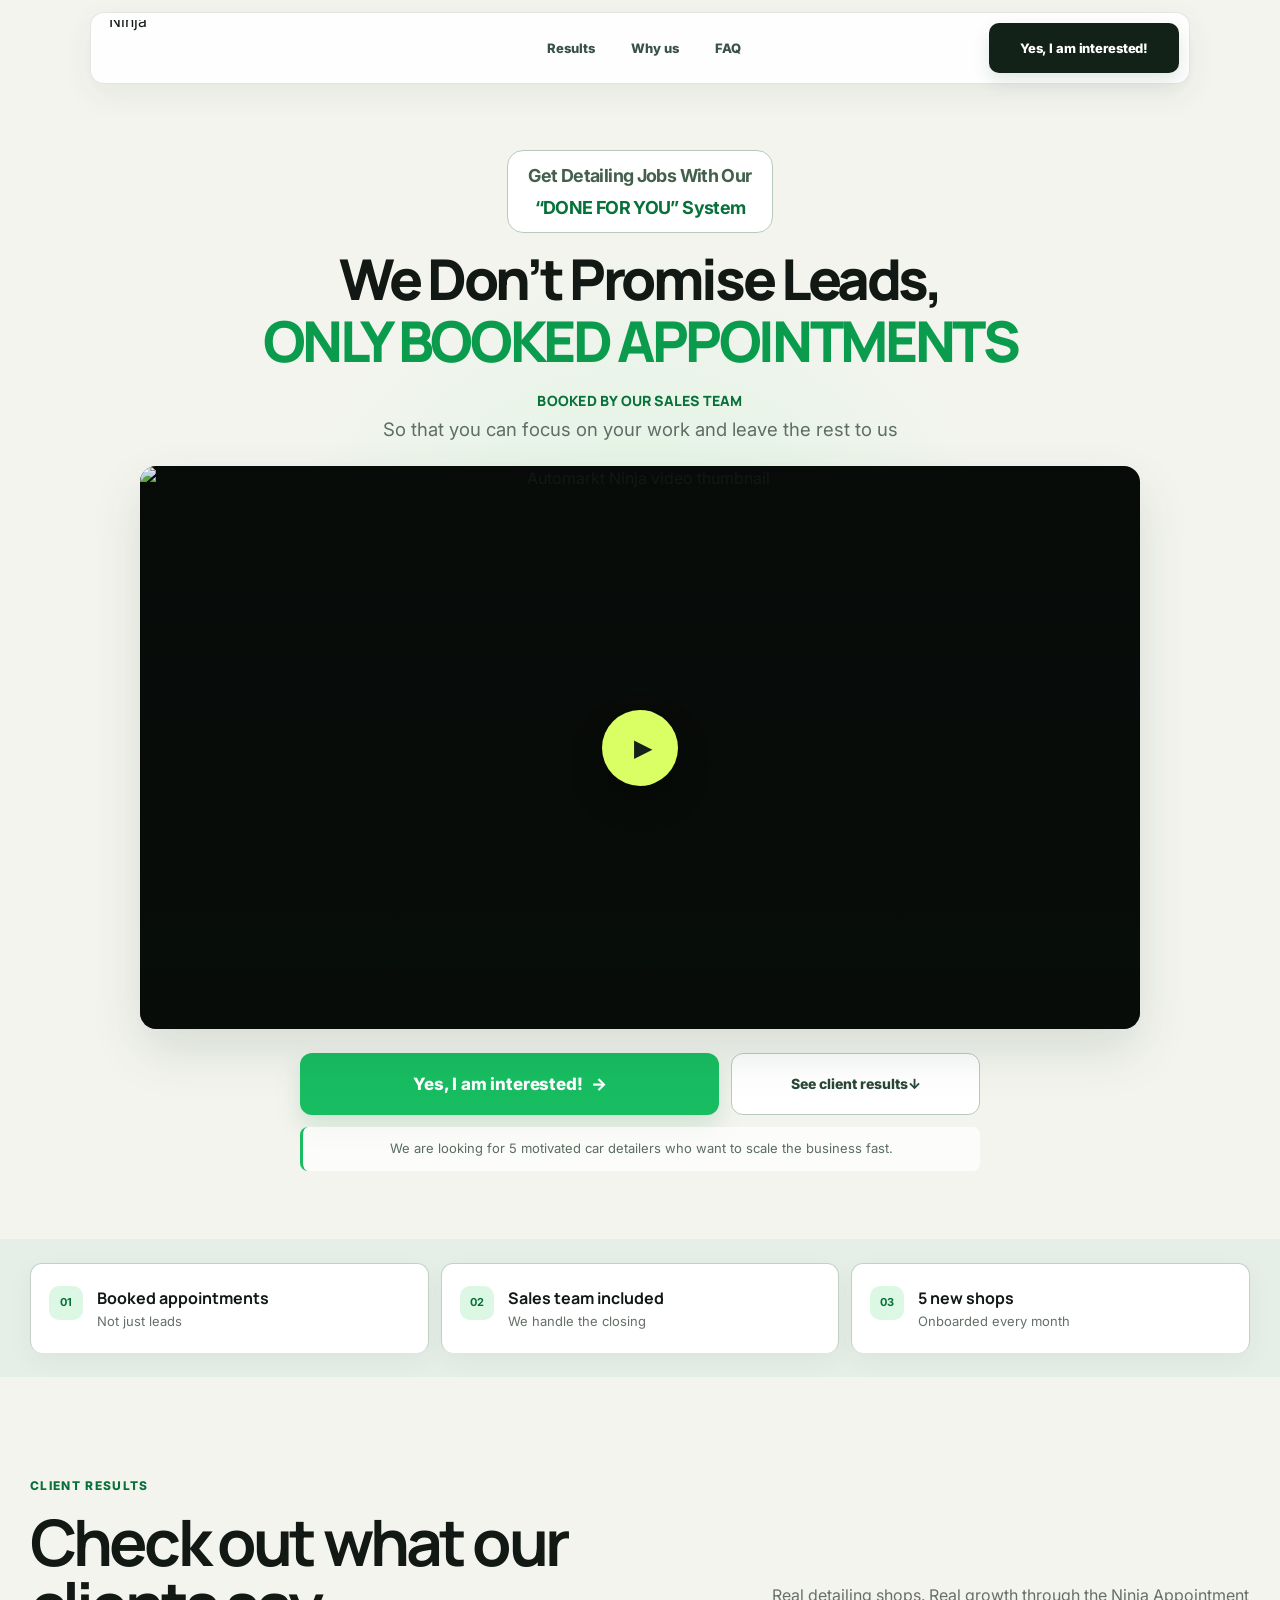
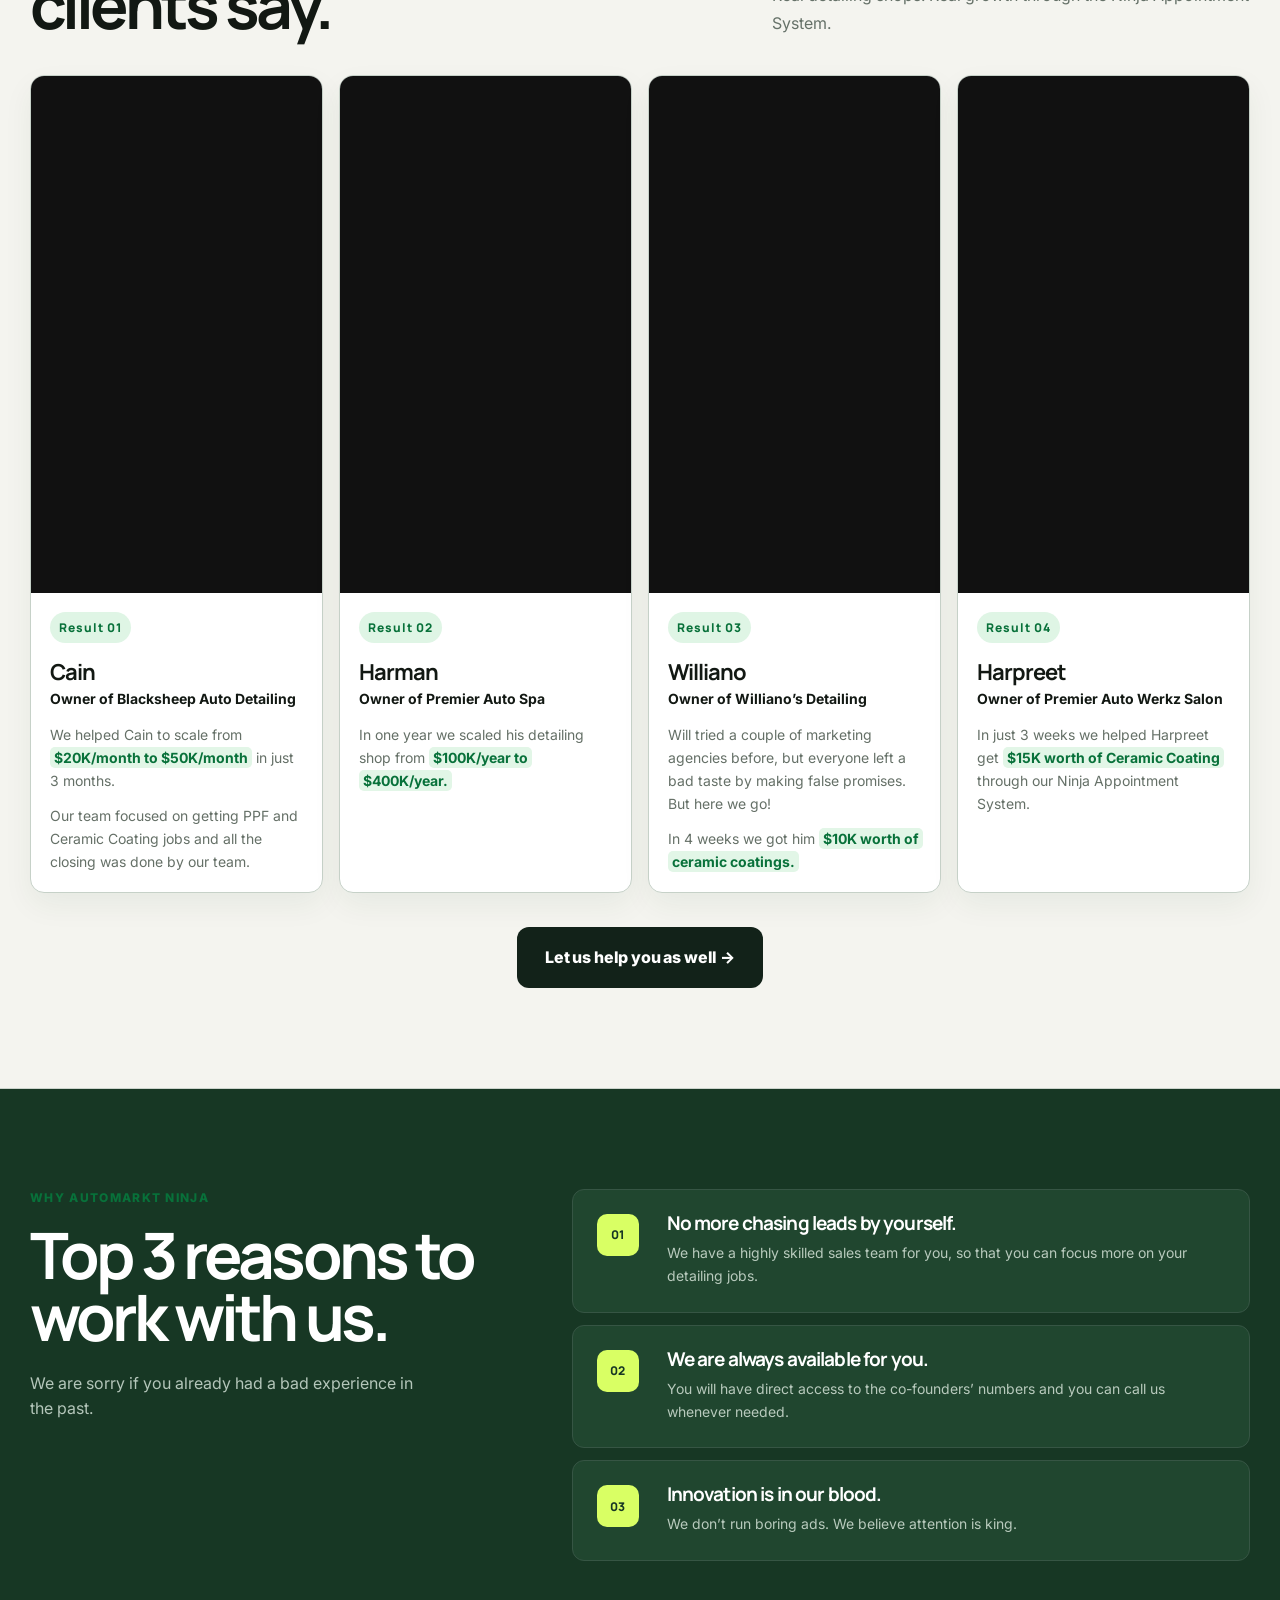
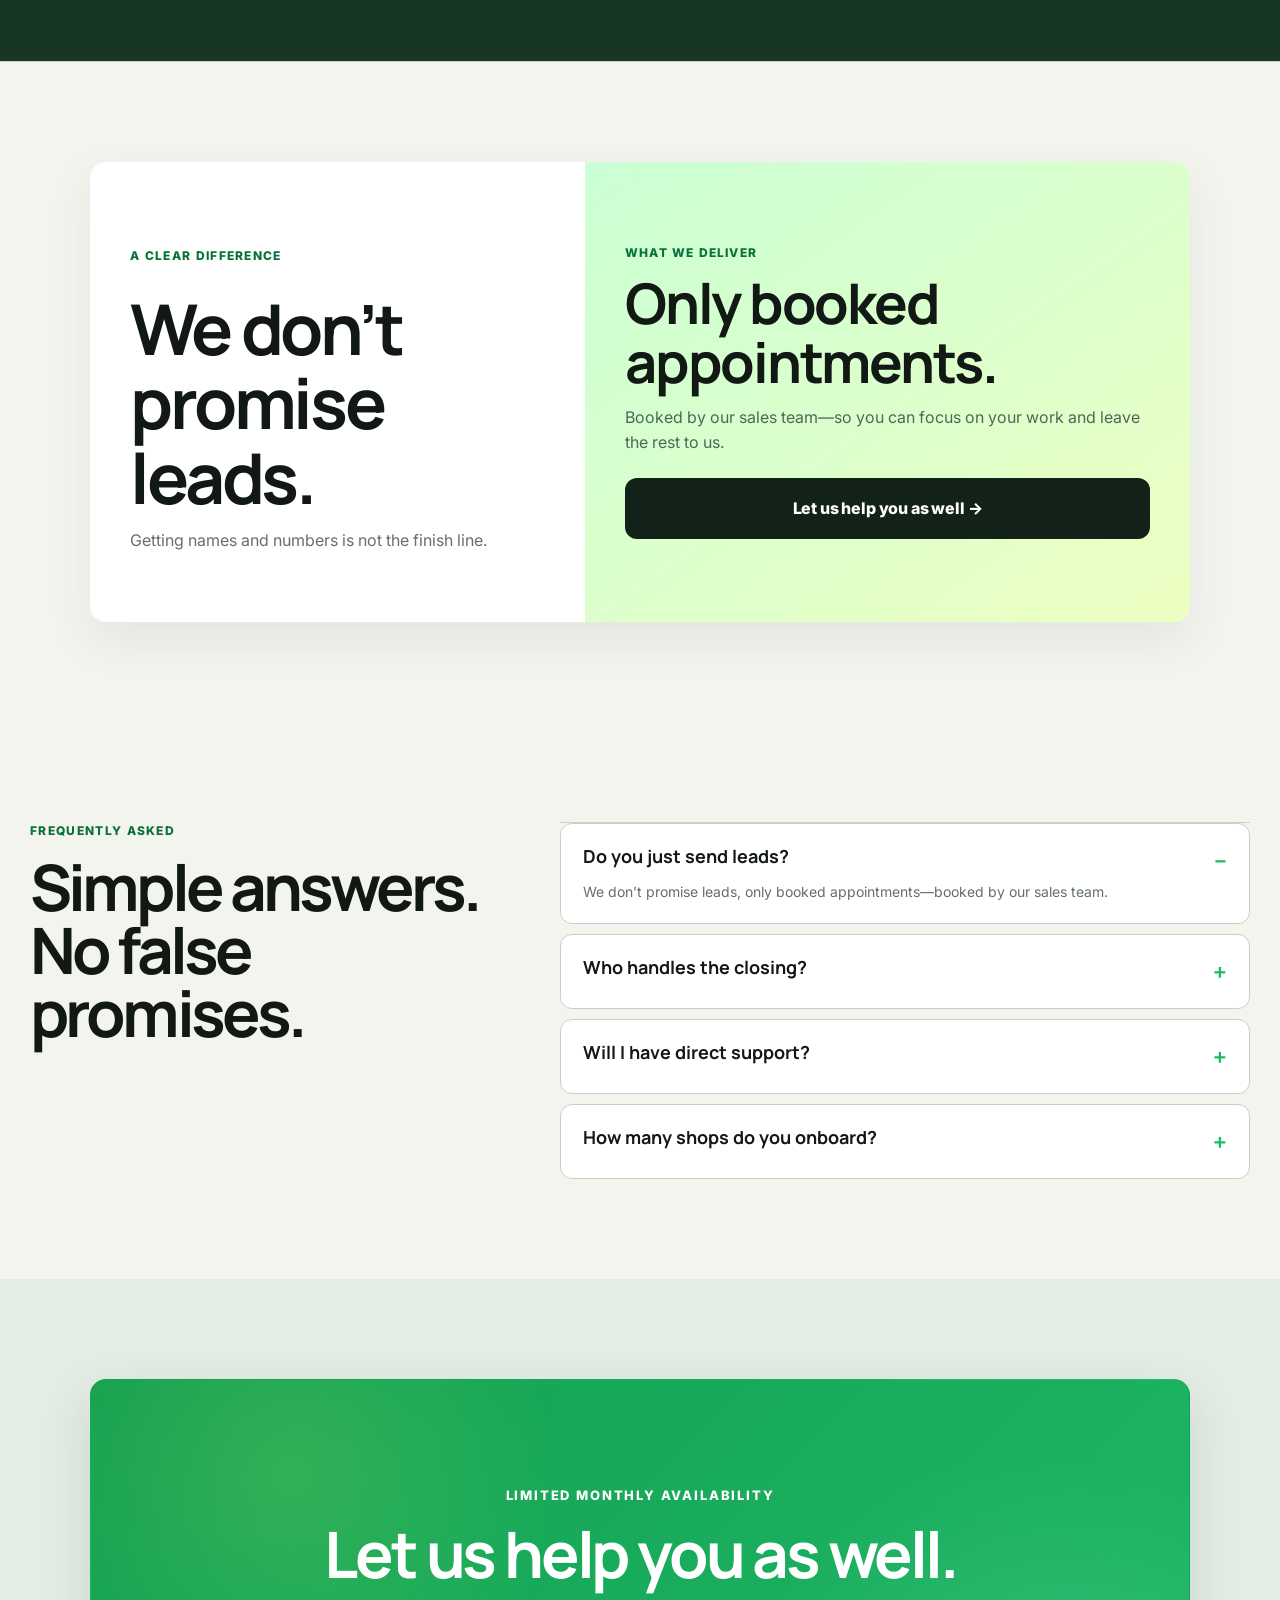
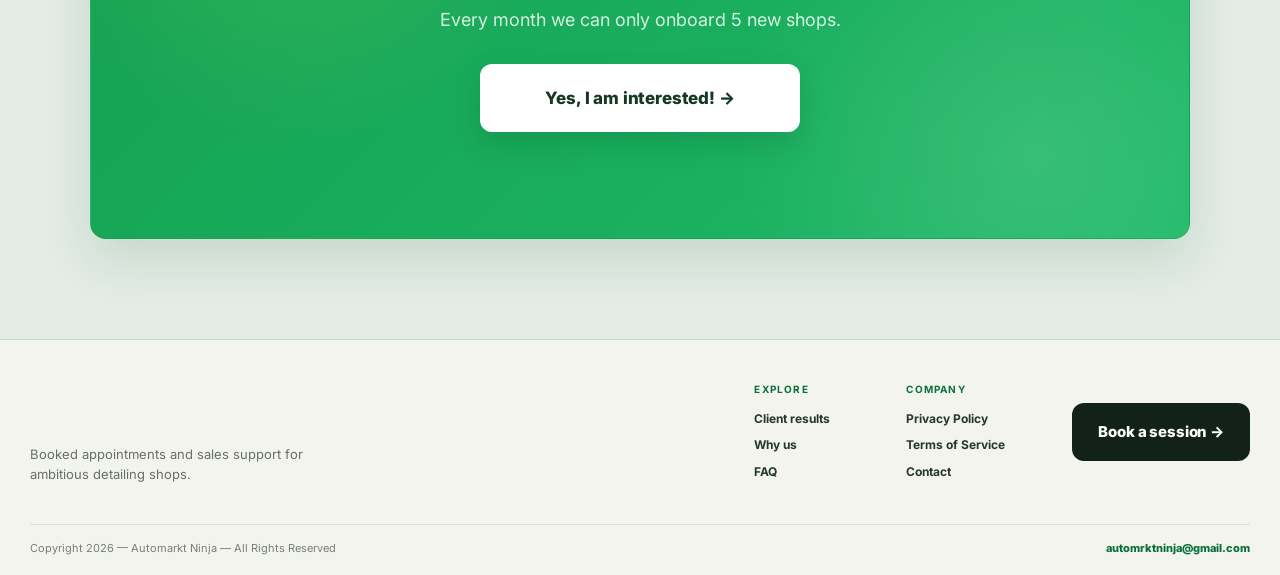
==== index.html @ c74fca85 "Build Automarkt Ninja landing experience" ====
<!doctype html>
<html lang="en">
<head>
  <meta charset="utf-8">
  <meta name="viewport" content="width=device-width, initial-scale=1">
  <title>Automarkt Ninja — Booked Appointments for Detail Shops</title>
  <meta name="description" content="Get detailing jobs with our done-for-you Ninja Appointment System for ceramic coating, PPF and window tint installers.">
  <link rel="preconnect" href="https://fonts.googleapis.com">
  <link rel="preconnect" href="https://fonts.gstatic.com" crossorigin>
  <link rel="preconnect" href="https://player.vimeo.com">
  <link href="https://fonts.googleapis.com/css2?family=Inter:wght@400;500;600;700;800&family=Manrope:wght@600;700;800&display=swap" rel="stylesheet">
  <link rel="stylesheet" href="styles.css">
  <link rel="stylesheet" href="stage.css?v=9">
</head>
<body class="concept concept-stage">
  <header class="site-header">
    <div class="container nav">
      <a class="brand" href="#top" aria-label="Automarkt Ninja home"><img src="https://images.leadconnectorhq.com/image/f_webp/q_80/r_320/u_https://assets.cdn.filesafe.space/yRngMA1XJQ9ATtJ605nA/media/63e7810d3d39a1166fbc3356.png" alt="Automarkt Ninja"></a>
      <nav class="nav-links" aria-label="Main navigation"><a href="#results">Results</a><a href="#why-us">Why us</a><a href="#faq">FAQ</a></nav>
      <a class="button button-small" href="booking.html">Yes, I am interested!</a>
    </div>
  </header>
  <main id="top">
    <section class="hero section"><div class="container hero-inner">
      <p class="hero-intro">Get Detailing Jobs With Our<br><strong>“DONE FOR YOU” System</strong></p>
      <h1><span>We Don’t Promise Leads,</span><em>ONLY BOOKED APPOINTMENTS</em></h1>
      <div class="hero-promise"><strong>Booked by our sales team</strong><span>So that you can focus on your work and leave the rest to us</span></div>
      <div class="hero-video media-frame" id="hero-player-wrap">
        <iframe id="hero-player" src="https://player.vimeo.com/video/924678784?app_id=122963&amp;title=0&amp;byline=0&amp;portrait=0&amp;controls=0" title="Automarkt Ninja appointment system" allow="autoplay; fullscreen; picture-in-picture" allowfullscreen></iframe>
        <img class="video-thumbnail" id="hero-thumbnail" src="https://i.vimeocdn.com/video/1818580220-b139cfbcbbe4b8b48ed22da9c510ea7f85ea6eccb28d34f258ef9b9f623e00ba-d_1280.jpg" alt="Automarkt Ninja video thumbnail">
        <button class="video-play-overlay" id="hero-play" type="button" aria-label="Play video"><span class="play-icon">▶</span></button>
        <button class="video-click-surface" id="hero-click-toggle" type="button" aria-label="Pause video"><span class="paused-play-icon" aria-hidden="true">▶</span></button>
        <div class="video-top-actions" aria-label="Video display controls">
          <button type="button" id="hero-mute" aria-label="Mute video">
            <svg class="icon-volume-on" viewBox="0 0 24 24" aria-hidden="true"><path d="M11 5 6.8 8.5H3v7h3.8L11 19V5Z"/><path d="M15 9.2a4 4 0 0 1 0 5.6M17.7 6.5a7.7 7.7 0 0 1 0 11"/></svg>
            <svg class="icon-volume-off" viewBox="0 0 24 24" aria-hidden="true"><path d="M11 5 6.8 8.5H3v7h3.8L11 19V5Z"/><path d="m15.5 9 5 6m0-6-5 6"/></svg>
          </button>
          <button type="button" id="hero-fullscreen" aria-label="View video fullscreen"><svg viewBox="0 0 24 24" aria-hidden="true"><path d="M9 4H4v5m11-5h5v5M9 20H4v-5m11 5h5v-5"/></svg></button>
        </div>
        <div class="video-tools" aria-label="Video timeline">
          <input class="video-progress" id="hero-progress" type="range" min="0" max="100" step="0.1" value="0" aria-label="Video progress">
        </div>
      </div>
      <div class="hero-actions"><a class="button" href="booking.html">Yes, I am interested! <span aria-hidden="true">→</span></a><a class="text-link" href="#results">See client results <span aria-hidden="true">↓</span></a></div>
      <p class="availability">We are looking for 5 motivated car detailers who want to scale the business fast.</p>
    </div></section>
    <section class="proof-strip" aria-label="Service promise"><div class="container proof-grid"><div><b>01</b><strong>Booked appointments</strong><span>Not just leads</span></div><div><b>02</b><strong>Sales team included</strong><span>We handle the closing</span></div><div><b>03</b><strong>5 new shops</strong><span>Onboarded every month</span></div></div></section>
    <section class="section" id="results"><div class="container">
      <div class="section-heading"><div><p class="eyebrow">Client results</p><h2>Check out what our clients say.</h2></div><p>Real detailing shops. Real growth through the Ninja Appointment System.</p></div>
      <div class="results-grid">
        <article class="result-card"><div class="vertical-video"><iframe src="https://player.vimeo.com/video/913796541?app_id=122963&amp;title=0&amp;byline=0&amp;portrait=0" title="Cain from Blacksheep Auto Detailing" allow="autoplay; fullscreen; picture-in-picture" allowfullscreen></iframe></div><div class="result-copy"><span class="number">Result 01</span><h3>Cain</h3><p class="role">Owner of Blacksheep Auto Detailing</p><p>We helped Cain to scale from <strong>$20K/month to $50K/month</strong> in just 3 months.</p><p>Our team focused on getting PPF and Ceramic Coating jobs and all the closing was done by our team.</p></div></article>
        <article class="result-card"><div class="vertical-video"><iframe src="https://player.vimeo.com/video/924669347?app_id=122963&amp;title=0&amp;byline=0&amp;portrait=0" title="Harman from Premier Auto Spa" allow="autoplay; fullscreen; picture-in-picture" allowfullscreen></iframe></div><div class="result-copy"><span class="number">Result 02</span><h3>Harman</h3><p class="role">Owner of Premier Auto Spa</p><p>In one year we scaled his detailing shop from <strong>$100K/year to $400K/year.</strong></p></div></article>
        <article class="result-card"><div class="vertical-video"><iframe src="https://player.vimeo.com/video/924659562?app_id=122963&amp;title=0&amp;byline=0&amp;portrait=0" title="Williano from Williano's Detailing" allow="autoplay; fullscreen; picture-in-picture" allowfullscreen></iframe></div><div class="result-copy"><span class="number">Result 03</span><h3>Williano</h3><p class="role">Owner of Williano’s Detailing</p><p>Will tried a couple of marketing agencies before, but everyone left a bad taste by making false promises. But here we go!</p><p>In 4 weeks we got him <strong>$10K worth of ceramic coatings.</strong></p></div></article>
        <article class="result-card"><div class="vertical-video"><iframe src="https://player.vimeo.com/video/913796751?app_id=122963&amp;title=0&amp;byline=0&amp;portrait=0" title="Harpreet from Premier Auto Werkz Salon" allow="autoplay; fullscreen; picture-in-picture" allowfullscreen></iframe></div><div class="result-copy"><span class="number">Result 04</span><h3>Harpreet</h3><p class="role">Owner of Premier Auto Werkz Salon</p><p>In just 3 weeks we helped Harpreet get <strong>$15K worth of Ceramic Coating</strong> through our Ninja Appointment System.</p></div></article>
      </div>
      <div class="results-cta"><a class="button button-wide" href="booking.html">Let us help you as well →</a></div>
    </div></section>
    <section class="section section-tint" id="why-us"><div class="container reason-layout"><div class="reason-heading"><p class="eyebrow">Why Automarkt Ninja</p><h2>Top 3 reasons to work with us.</h2><p>We are sorry if you already had a bad experience in the past.</p></div><div class="reason-grid"><article><span>01</span><div><h3>No more chasing leads by yourself.</h3><p>We have a highly skilled sales team for you, so that you can focus more on your detailing jobs.</p></div></article><article><span>02</span><div><h3>We are always available for you.</h3><p>You will have direct access to the co-founders’ numbers and you can call us whenever needed.</p></div></article><article><span>03</span><div><h3>Innovation is in our blood.</h3><p>We don’t run boring ads. We believe attention is king.</p></div></article></div></div></section>
    <section class="section comparison"><div class="container comparison-card"><div class="comparison-top"><p class="eyebrow">A clear difference</p><h2>We don’t promise leads.</h2><p>Getting names and numbers is not the finish line.</p></div><div class="comparison-result"><span>What we deliver</span><h3>Only booked appointments.</h3><p>Booked by our sales team—so you can focus on your work and leave the rest to us.</p><a class="button" href="booking.html">Let us help you as well →</a></div></div></section>
    <section class="section" id="faq"><div class="container faq-grid"><div><p class="eyebrow">Frequently asked</p><h2>Simple answers. No false promises.</h2></div><div class="faq-list"><details open><summary>Do you just send leads?</summary><p>We don’t promise leads, only booked appointments—booked by our sales team.</p></details><details><summary>Who handles the closing?</summary><p>Our team focuses on getting PPF and Ceramic Coating jobs, and the closing is done by our team.</p></details><details><summary>Will I have direct support?</summary><p>You will have direct access to the co-founders’ numbers and you can call us whenever needed.</p></details><details><summary>How many shops do you onboard?</summary><p>Every month we can only onboard 5 new shops.</p></details></div></div></section>
    <section class="section final-cta"><div class="container cta-panel"><img class="cta-texture" src="https://images.leadconnectorhq.com/image/f_webp/q_80/r_1200/u_https://assets.cdn.filesafe.space/yRngMA1XJQ9ATtJ605nA/media/8f9418b8-4c5e-486d-8123-df385ae8ab56.jpg" alt="" aria-hidden="true"><div class="cta-content"><p class="eyebrow">Limited monthly availability</p><h2>Let us help you as well.</h2><p>Every month we can only onboard 5 new shops.</p><div class="cta-action"><img src="https://images.leadconnectorhq.com/image/f_webp/q_80/r_320/u_https://assets.cdn.filesafe.space/yRngMA1XJQ9ATtJ605nA/media/d94598f5-bfaf-41b2-bd49-3672672646aa.gif" alt="" aria-hidden="true"><a class="button button-light" href="booking.html">Yes, I am interested! →</a><img src="https://images.leadconnectorhq.com/image/f_webp/q_80/r_320/u_https://assets.cdn.filesafe.space/yRngMA1XJQ9ATtJ605nA/media/f1fb7545-7196-4d6e-9103-fb0b44246e4c.gif" alt="" aria-hidden="true"></div></div></div></section>
  </main>
  <footer class="site-footer">
    <div class="container landing-footer-main">
      <div class="landing-footer-brand">
        <a class="landing-footer-logo" href="#top" aria-label="Automarkt Ninja home"><img src="https://images.leadconnectorhq.com/image/f_webp/q_80/r_320/u_https://assets.cdn.filesafe.space/yRngMA1XJQ9ATtJ605nA/media/63e7810d3d39a1166fbc3356.png" alt="Automarkt Ninja"></a>
        <p>Booked appointments and sales support for ambitious detailing shops.</p>
      </div>
      <nav class="landing-footer-links" aria-label="Footer navigation">
        <div><strong>Explore</strong><a href="#results">Client results</a><a href="#why-us">Why us</a><a href="#faq">FAQ</a></div>
        <div><strong>Company</strong><a href="privacy-policy.html">Privacy Policy</a><a href="terms-of-service.html">Terms of Service</a><a href="mailto:automrktninja@gmail.com">Contact</a></div>
      </nav>
      <a class="button landing-footer-cta" href="booking.html">Book a session →</a>
    </div>
    <div class="container landing-footer-bottom"><p>Copyright 2026 — Automarkt Ninja — All Rights Reserved</p><a href="mailto:automrktninja@gmail.com">automrktninja@gmail.com</a></div>
  </footer>
  <script src="https://player.vimeo.com/api/player.js"></script>
  <script src="script.js?v=7"></script>
</body>
</html>
---- styles.css ----
:root{--bg:#f7f8f5;--surface:#fff;--ink:#101410;--muted:#667066;--line:#dfe4dc;--green:#20b85a;--green-dark:#0b7b36;--lime:#dfff7a;--max:1120px}*{box-sizing:border-box}html{scroll-behavior:smooth}body{margin:0;background:var(--bg);color:var(--ink);font-family:Inter,system-ui,sans-serif;line-height:1.55}img,iframe{display:block;max-width:100%}a{color:inherit;text-decoration:none}.container{width:min(calc(100% - 32px),var(--max));margin-inline:auto}.section{padding:72px 0}.site-header{position:sticky;top:0;z-index:20;background:rgba(247,248,245,.9);border-bottom:1px solid rgba(16,20,16,.07);backdrop-filter:blur(14px)}.nav{height:72px;display:flex;align-items:center;justify-content:space-between;gap:24px}.brand img{width:112px;height:46px;object-fit:contain;object-position:left}.nav-links{display:flex;gap:28px;font-size:14px;font-weight:700}.nav-links a:hover{color:var(--green-dark)}.button{display:inline-flex;align-items:center;justify-content:center;gap:8px;min-height:54px;padding:14px 22px;border-radius:14px;background:var(--green);color:#fff;font-weight:800;box-shadow:0 10px 26px rgba(32,184,90,.2);transition:.2s ease}.button:hover{transform:translateY(-2px);background:var(--green-dark)}.button-small{min-height:44px;padding:10px 17px;font-size:13px}.hero{padding-top:70px;text-align:center;overflow:hidden;background:radial-gradient(circle at 50% 20%,rgba(223,255,122,.44),transparent 34%)}.hero-inner{max-width:960px}.eyebrow{margin:0 0 16px;color:var(--green-dark);font-size:12px;font-weight:800;letter-spacing:.11em;text-transform:uppercase}.hero .eyebrow{display:inline-flex;align-items:center;gap:8px;padding:8px 12px;border:1px solid #cfe2d2;border-radius:999px;background:#fff}.hero .eyebrow span{width:7px;height:7px;border-radius:50%;background:var(--green)}h1,h2,h3{font-family:Manrope,sans-serif;letter-spacing:-.045em;margin:0;line-height:1.02}h1{font-size:clamp(46px,7.4vw,88px);max-width:950px;margin-inline:auto}h1 em{font-style:normal;color:var(--green-dark)}h2{font-size:clamp(36px,5vw,60px)}h3{font-size:23px}.hero-copy{max-width:730px;margin:24px auto 34px;color:var(--muted);font-size:18px}.hero-copy strong{color:var(--ink)}.media-frame{overflow:hidden;border:8px solid #fff;border-radius:26px;background:#111;box-shadow:0 28px 70px rgba(18,45,25,.16)}.hero-video{width:min(100%,900px);aspect-ratio:16/9;margin-inline:auto}.hero-video iframe,.vertical-video iframe{width:100%;height:100%;border:0}.hero-actions{display:flex;justify-content:center;align-items:center;gap:22px;margin-top:28px}.text-link{font-weight:800}.availability{margin:22px 0 0;color:var(--muted);font-size:13px}.proof-strip{border-block:1px solid var(--line);background:var(--surface)}.proof-grid{display:grid;grid-template-columns:repeat(3,1fr)}.proof-grid div{padding:26px 32px;border-right:1px solid var(--line)}.proof-grid div:last-child{border:0}.proof-grid strong,.proof-grid span{display:block}.proof-grid strong{font-family:Manrope;font-size:18px}.proof-grid span{color:var(--muted);font-size:13px}.section-heading{display:grid;grid-template-columns:1.35fr .65fr;align-items:end;gap:50px;margin-bottom:36px}.section-heading>p{margin:0;color:var(--muted)}.results-grid{display:grid;grid-template-columns:repeat(4,minmax(0,1fr));gap:16px}.result-card{overflow:hidden;border:1px solid var(--line);border-radius:22px;background:var(--surface)}.vertical-video{aspect-ratio:9/16;background:#111;overflow:hidden}.vertical-video iframe{transform:scale(1.01)}.result-copy{padding:20px}.number{display:block;margin-bottom:22px;color:var(--green);font:800 12px Manrope;letter-spacing:.1em}.result-copy h3{font-size:22px}.result-copy p{margin:12px 0 0;color:var(--muted);font-size:13px}.result-copy .role{margin-top:4px;color:var(--ink);font-weight:700}.result-copy strong{color:var(--ink)}.section-tint{background:#edf3ec;border-block:1px solid var(--line)}.compact{align-items:center}.reason-grid{display:grid;grid-template-columns:repeat(3,1fr);gap:16px}.reason-grid article{padding:30px;border:1px solid #d4ddd2;border-radius:22px;background:rgba(255,255,255,.68)}.reason-grid span{display:grid;place-items:center;width:42px;height:42px;margin-bottom:50px;border-radius:12px;background:var(--lime);font:800 12px Manrope}.reason-grid p{margin:14px 0 0;color:var(--muted);font-size:14px}.comparison-grid{display:grid;grid-template-columns:.8fr 1.2fr;align-items:center;gap:70px}.comparison-grid>div>p:last-child{color:var(--muted)}.comparison-card{padding:42px;border:1px solid #bbd9c1;border-radius:28px;background:linear-gradient(145deg,#e2ffea,#fff);box-shadow:0 24px 60px rgba(33,90,47,.1)}.comparison-card>span{color:var(--green-dark);font-size:12px;font-weight:800;text-transform:uppercase;letter-spacing:.1em}.comparison-card h3{margin-top:14px;font-size:clamp(30px,4vw,46px)}.comparison-card p{max-width:560px;margin:16px 0 26px;color:var(--muted)}.faq-grid{display:grid;grid-template-columns:.8fr 1.2fr;gap:80px}.faq-list{border-top:1px solid var(--line)}details{border-bottom:1px solid var(--line);padding:22px 0}summary{cursor:pointer;list-style:none;font:700 18px Manrope}summary::-webkit-details-marker{display:none}summary::after{content:'+';float:right;color:var(--green);font-size:24px}details[open] summary::after{content:'−'}details p{margin:12px 38px 0 0;color:var(--muted);font-size:14px}.final-cta{padding-top:30px}.cta-panel{position:relative;overflow:hidden;min-height:500px;display:grid;place-items:center;padding:70px 24px;border-radius:32px;background:#0d331c;color:#fff;text-align:center}.cta-texture{position:absolute;inset:0;width:100%;height:100%;object-fit:cover;opacity:.18;mix-blend-mode:screen}.cta-content{position:relative;z-index:1;max-width:760px}.cta-content .eyebrow{color:var(--lime)}.cta-content h2{font-size:clamp(44px,7vw,76px)}.cta-content>p:not(.eyebrow){margin:18px 0 28px;color:#c6d7ca}.button-light{background:#fff;color:#0d331c;box-shadow:none}.button-light:hover{background:var(--lime);color:#0d331c}.cta-action{display:flex;align-items:center;justify-content:center;gap:8px}.cta-action img{width:74px;height:74px;object-fit:contain}.cta-action img:last-child{transform:scaleX(-1)}footer{padding:28px 0;border-top:1px solid var(--line);color:var(--muted);font-size:12px}.footer-row{display:flex;justify-content:space-between;gap:20px}.footer-row p{margin:0}.footer-row div{display:flex;gap:20px}
@media(max-width:900px){.nav-links{display:none}.results-grid{grid-template-columns:repeat(2,1fr)}.section-heading,.comparison-grid,.faq-grid{grid-template-columns:1fr;gap:24px}.reason-grid{grid-template-columns:1fr}.reason-grid span{margin-bottom:30px}.comparison-grid{gap:35px}.faq-grid{gap:32px}}
@media(max-width:600px){.container{width:min(calc(100% - 20px),var(--max))}.section{padding:52px 0}.nav{height:64px}.brand img{width:86px}.button-small{padding:9px 12px;font-size:11px}.hero{padding-top:48px}.hero .eyebrow{border-radius:14px;font-size:9px;line-height:1.35}.hero-copy{font-size:16px}.media-frame{border-width:5px;border-radius:17px}.hero-actions{display:grid;gap:14px}.hero-actions .button{width:100%}.proof-grid{grid-template-columns:1fr}.proof-grid div{padding:18px 10px;border-right:0;border-bottom:1px solid var(--line)}.results-grid{grid-template-columns:1fr 1fr;gap:8px}.result-card{border-radius:15px}.result-copy{padding:13px}.number{margin-bottom:12px}.result-copy h3{font-size:17px}.result-copy p{font-size:11px}.result-copy p:not(.role){display:none}.reason-grid article{padding:24px}.comparison-card{padding:28px 22px;border-radius:22px}.cta-panel{min-height:430px;border-radius:22px}.cta-action img{display:none}.cta-action .button{width:100%}.footer-row,.footer-row div{flex-direction:column}.footer-row{gap:12px}.footer-row div{gap:6px}}
@media(prefers-reduced-motion:reduce){html{scroll-behavior:auto}.button{transition:none}}
html,body{overflow-x:hidden}
@media(max-width:600px){.nav{gap:10px}.brand img{width:72px}.button-small{width:112px;padding:9px 10px;font-size:0}.button-small::after{content:'I’m interested';font-size:11px}.hero .eyebrow{max-width:100%;justify-content:center;flex-wrap:wrap}}

/* Refined video player */
.hero-video{position:relative;border:0;background:#0e110f;isolation:isolate}.hero-video iframe{position:absolute;inset:0;width:100%;height:100%;transform:scale(1.78);transform-origin:center;z-index:1}.video-play-overlay{position:absolute;inset:0;z-index:3;display:flex;flex-direction:column;align-items:center;justify-content:center;gap:6px;border:0;background:linear-gradient(180deg,rgba(6,10,7,.18),rgba(6,10,7,.55));color:#fff;cursor:pointer;transition:.25s ease}.video-play-overlay .play-icon{display:grid;place-items:center;width:72px;height:72px;padding-left:5px;border:1px solid rgba(255,255,255,.38);border-radius:50%;background:var(--green);font-size:24px;box-shadow:0 16px 38px rgba(0,0,0,.28)}.video-play-overlay strong{margin-top:8px;font:800 18px Manrope}.video-play-overlay small{color:rgba(255,255,255,.72);font-size:12px}.hero-video.is-playing .video-play-overlay{opacity:0;pointer-events:none}.video-tools{position:absolute;right:16px;bottom:16px;z-index:4;display:flex;align-items:center;gap:6px;padding:7px;border:1px solid rgba(255,255,255,.16);border-radius:12px;background:rgba(8,12,9,.8);color:#fff;backdrop-filter:blur(10px)}.video-tools button{height:32px;min-width:36px;border:0;border-radius:8px;background:transparent;color:#fff;font:700 12px Inter;cursor:pointer}.video-tools button:hover,.video-tools .active{background:var(--green)}.video-tools input{width:88px;accent-color:var(--green)}

/* Stronger centered hero conversion */
.hero-actions{flex-direction:column;gap:8px}.hero-actions .button{min-width:310px;min-height:64px;padding:18px 30px;border-radius:17px;font-size:17px}.hero-actions .text-link{font-size:13px;color:var(--muted)}.hero-actions .text-link:hover{color:var(--green-dark)}

/* Minimal proof cards */
.proof-strip{padding:30px 0;border:0;background:transparent}.proof-grid{gap:14px}.proof-grid div{position:relative;padding:24px 24px 24px 72px;border:1px solid var(--line)!important;border-radius:18px;background:#fff;box-shadow:0 10px 30px rgba(21,45,27,.05)}.proof-grid b{position:absolute;left:22px;top:24px;display:grid;place-items:center;width:34px;height:34px;border-radius:10px;background:#e5f8e9;color:var(--green-dark);font-size:11px}.proof-grid strong{font-size:16px}

/* Results formatting */
.result-card{box-shadow:0 14px 40px rgba(20,45,26,.06)}.result-copy{padding:22px}.number{display:inline-flex;margin-bottom:18px;padding:7px 9px;border-radius:8px;background:#e8f8ec;color:var(--green-dark);letter-spacing:.08em}.result-copy h3{font-size:24px}.result-copy strong{display:inline;padding:2px 4px;border-radius:5px;background:#e3f8e8;color:var(--green-dark);box-decoration-break:clone;-webkit-box-decoration-break:clone}.results-cta{display:flex;justify-content:center;margin-top:34px}.button-wide{min-width:340px;min-height:64px;border-radius:18px;font-size:17px}

/* Left copy, right stacked reasons */
.reason-layout{display:grid;grid-template-columns:.85fr 1.15fr;align-items:start;gap:72px}.reason-heading{position:sticky;top:110px}.reason-heading h2{max-width:480px}.reason-heading>p:last-child{max-width:400px;margin:22px 0 0;color:var(--muted)}.reason-grid{display:grid;grid-template-columns:1fr;gap:12px}.reason-grid article{display:grid;grid-template-columns:auto 1fr;align-items:start;gap:22px;padding:24px;background:#fff}.reason-grid span{margin:0}.reason-grid h3{font-size:21px}.reason-grid p{margin-top:8px}

/* One clear, top-to-bottom comparison card */
.comparison-card{display:block;max-width:880px;margin-inline:auto;padding:0;overflow:hidden;border-radius:30px;background:#fff}.comparison-top{padding:44px 46px 36px;text-align:center}.comparison-top>p:last-child{margin:14px 0 0;color:var(--muted)}.comparison-result{padding:38px 46px 44px;border-top:1px solid #bfe0c6;background:linear-gradient(145deg,#e2ffea,#f8fff9);text-align:center}.comparison-result>span{color:var(--green-dark);font-size:12px;font-weight:800;letter-spacing:.1em;text-transform:uppercase}.comparison-result h3{margin:12px 0 0;font-size:clamp(34px,5vw,54px)}.comparison-result p{max-width:600px;margin:14px auto 24px;color:var(--muted)}

/* Opposing CTA arrows */
.cta-action{gap:14px}.cta-action img:first-child{transform:none}.cta-action img:last-child{transform:none}

@media(max-width:900px){.reason-layout{grid-template-columns:1fr;gap:30px}.reason-heading{position:static}.reason-heading h2{max-width:680px}.proof-grid{grid-template-columns:1fr}.comparison-card{max-width:720px}}
@media(max-width:600px){.hero-video iframe{transform:scale(1.78)}.video-play-overlay .play-icon{width:58px;height:58px}.video-tools{right:8px;bottom:8px}.video-tools input{width:58px}.hero-actions .button,.button-wide{min-width:0;width:100%;min-height:58px;font-size:15px}.proof-strip{padding:22px 0}.proof-grid div{padding:20px 18px 20px 64px}.proof-grid b{left:18px;top:20px}.result-copy p:not(.role){display:block}.result-copy strong{padding:1px 2px}.comparison-top,.comparison-result{padding:30px 22px}.reason-grid article{grid-template-columns:1fr;gap:14px}.cta-action{gap:0}.cta-action img{display:block;width:50px;height:50px}}

/* Revised hero hierarchy */
.hero{padding-top:44px;background:#fff}.hero-mark{width:74px;height:54px;margin:0 auto 18px;object-fit:contain}.hero-intro{margin:0 0 22px;font:700 clamp(18px,2.2vw,28px)/1.25 Manrope;color:var(--ink);letter-spacing:-.035em}.hero-intro strong{display:inline-block;margin-top:7px}.hero h1{max-width:1080px;font-size:clamp(46px,7vw,82px);line-height:1.08;letter-spacing:-.035em}.hero h1 span,.hero h1 em{display:block}.hero h1 span{color:var(--green);font-weight:800}.hero h1 em{margin-top:8px;color:var(--green);font-style:normal;font-weight:800;text-transform:uppercase}.hero-promise{width:min(100%,680px);margin:20px auto 34px;border-top:3px solid var(--green);padding-top:5px}.hero-promise strong,.hero-promise span{display:block}.hero-promise strong{font:800 16px Manrope;text-transform:uppercase}.hero-promise span{font-size:17px}.hero-video{margin-top:0}

/* Thumbnail-first player: original video ratio and one custom UI */
.hero-video iframe{transform:none!important;z-index:1}.video-thumbnail{position:absolute;inset:0;z-index:2;width:100%;height:100%;object-fit:cover;transition:opacity .2s ease}.hero-video.is-playing .video-thumbnail{opacity:0;pointer-events:none}.thumbnail-replace{display:inline-flex;align-items:center;height:32px;padding:0 10px;border-radius:8px;background:rgba(255,255,255,.08);font:700 11px Inter;cursor:pointer}.thumbnail-replace:hover{background:rgba(255,255,255,.16)}.thumbnail-replace input{position:absolute;width:1px;height:1px;opacity:0;pointer-events:none}

/* Larger conversion buttons across the page */
.button{min-height:76px;padding:22px 42px;border-radius:20px;font-size:19px}.button-small{min-height:56px;padding:15px 25px;border-radius:16px;font-size:15px}.hero-actions .button{min-width:460px;min-height:88px;padding:25px 48px;font-size:22px}.button-wide{min-width:520px;min-height:88px;font-size:22px}.comparison-result .button{min-width:400px;min-height:82px}.cta-action .button{min-width:360px;min-height:82px;font-size:20px}

/* Results heading text directly beneath the heading */
.section-heading{display:block;max-width:800px}.section-heading>p{max-width:620px;margin:18px 0 0;text-align:left}.section-heading h2{max-width:780px}

/* Centered comparison conversion */
.comparison-top,.comparison-result{text-align:center}.comparison-result .button{margin-inline:auto}

/* Both decorative arrows now point inward */
.cta-action img:first-child,.cta-action img:last-child{transform:scaleX(-1)}

@media(max-width:600px){.hero{padding-top:36px}.hero-mark{width:58px;height:42px}.hero-intro{font-size:17px}.hero h1{font-size:clamp(38px,11.5vw,56px)}.hero-promise span{font-size:14px}.video-tools{left:8px;right:8px;justify-content:center}.thumbnail-replace{font-size:0;width:34px;padding:0}.thumbnail-replace::after{content:'＋';font-size:16px}.button,.button-small,.hero-actions .button,.button-wide,.comparison-result .button,.cta-action .button{min-width:0;width:100%;min-height:68px;padding:18px 20px;border-radius:17px;font-size:17px}.button-small{width:136px;min-height:52px;font-size:0}.button-small::after{font-size:12px}.section-heading>p{margin-top:14px}.cta-action .button{width:auto;min-width:250px}.cta-action img{flex:0 0 48px}}

/* Final hero proportion pass */
.hero-inner{max-width:1120px}.hero-mark{width:126px;height:78px;margin-bottom:24px}.hero-intro{margin-bottom:24px;font-size:clamp(18px,1.7vw,23px);line-height:1.35}.hero h1{max-width:1080px;font-size:clamp(48px,5.4vw,72px);line-height:1.03;letter-spacing:-.045em}.hero h1 em{margin-top:12px;white-space:nowrap}.hero-promise{max-width:760px;margin-top:26px}.hero-promise strong{font-size:15px}.hero-promise span{font-size:16px}

/* Unambiguous centering throughout the comparison card */
.comparison-card,.comparison-top,.comparison-result{display:flex;flex-direction:column;align-items:center;text-align:center}.comparison-top,.comparison-result{width:100%}.comparison-top>* ,.comparison-result>*{margin-left:auto;margin-right:auto;text-align:center}.comparison-top .eyebrow,.comparison-result>span{width:100%;text-align:center}.comparison-top>p:last-child,.comparison-result p{max-width:650px}.comparison-result .button{display:inline-flex;width:auto}

@media(max-width:900px){.hero h1 em{white-space:normal}}
@media(max-width:600px){.hero-mark{width:92px;height:58px;margin-bottom:20px}.hero-intro{font-size:16px}.hero h1{font-size:clamp(37px,10.5vw,50px);line-height:1.06}.hero h1 em{margin-top:10px}.hero-promise{margin-top:22px}.comparison-result .button{width:100%}}
.hero-mark{width:180px;height:96px}
@media(max-width:600px){.hero-mark{width:124px;height:72px}}

/* Structured navigation bar */
.site-header{padding:12px 0;background:rgba(255,255,255,.94);border-bottom:1px solid var(--line);box-shadow:0 8px 30px rgba(20,45,26,.045)}.nav{position:relative;height:68px;padding:8px 10px 8px 18px;border:1px solid rgba(16,20,16,.08);border-radius:20px;background:#fff}.brand{display:flex;align-items:center;min-width:180px}.brand img{width:150px;height:52px}.nav-links{position:absolute;left:50%;transform:translateX(-50%);align-items:center;gap:6px;padding:6px;border:1px solid var(--line);border-radius:14px;background:var(--bg)}.nav-links a{padding:9px 15px;border-radius:9px;transition:.2s ease}.nav-links a:hover{background:#fff;color:var(--green-dark);box-shadow:0 3px 12px rgba(20,45,26,.06)}.nav .button-small{min-width:190px;min-height:50px;padding:13px 20px;border-radius:13px;font-size:14px;box-shadow:0 8px 22px rgba(32,184,90,.17)}.hero{padding-top:58px}.hero-intro{margin-top:0}
@media(max-width:900px){.site-header{padding:8px 0}.nav{height:62px;padding-left:12px;border-radius:16px}.brand{min-width:0}.brand img{width:112px;height:44px}.nav .button-small{width:auto;min-width:150px;min-height:46px;font-size:12px}.hero{padding-top:44px}}
@media(max-width:600px){.nav{padding:6px 7px 6px 10px}.brand img{width:92px}.nav .button-small{width:132px;min-width:132px;min-height:44px;padding:10px;font-size:0}.nav .button-small::after{content:'I’m interested';font-size:12px}.hero{padding-top:38px}}
---- stage.css ----
/* Stage — the single active landing-page design. Mobile-first. */
.concept{overflow-x:hidden}
.concept .container{width:min(calc(100% - 20px),1220px)}
.concept .site-header,.concept .nav,.concept .button,.concept .result-card,.concept .reason-grid article,.concept .comparison-card,.concept details,.concept .cta-panel{transition:background-color .2s ease,border-color .2s ease,transform .2s ease,color .2s ease}
.concept .button{min-height:58px;padding:17px 26px;font-size:15px;letter-spacing:-.01em}
.concept .button:hover{transform:translateY(-2px)}
.concept .button-small{min-height:46px;padding:12px 18px;font-size:13px}
.concept .hero-actions .button,.concept .button-wide,.concept .comparison-result .button,.concept .cta-action .button{min-width:0;min-height:60px;padding:18px 28px;font-size:16px}
.concept .hero-actions{display:flex}
.concept .hero-video{width:100%;margin:0;aspect-ratio:16/9}
.concept .hero-video iframe{transform:none!important}
.concept .section-heading{max-width:none}
.concept .section-heading>p{max-width:580px}
.concept .result-copy p:not(.role){display:block}
.concept .comparison-card,.concept .comparison-top,.concept .comparison-result{display:block;text-align:inherit;align-items:initial}
.concept .comparison-top>*,.concept .comparison-result>*{margin-left:0;margin-right:0;text-align:inherit}
.concept .comparison-result .button{display:inline-flex;width:auto}
.concept .cta-action img:first-child,.concept .cta-action img:last-child{transform:none}

.concept-stage{--bg:#f4f4ef;--surface:#fff;--ink:#121813;--muted:#657067;--line:#cbd3cc;--green:#18bd62;--green-dark:#08713a;--lime:#d9ff64;background:#f4f4ef;color:#121813}
.concept-stage .site-header{padding:10px 0;background:rgba(244,244,239,.84);border:0;box-shadow:none;backdrop-filter:blur(16px)}
.concept-stage .nav{width:min(calc(100% - 24px),1100px);height:64px;padding:7px 8px 7px 14px;border:1px solid rgba(24,55,36,.12);border-radius:14px;background:rgba(255,255,255,.94);box-shadow:0 10px 30px rgba(20,62,32,.07)}
.concept-stage .brand{position:relative;display:block;width:136px;height:46px;min-width:136px;overflow:hidden;flex:0 0 136px}
.concept-stage .brand img{position:absolute;left:0;top:50%;width:106px;height:106px;max-width:none;transform:translateY(-50%);object-fit:contain}
.concept-stage .nav-links{display:none}
.concept-stage .button{border:0;border-radius:12px;background:#122219;color:#fff;box-shadow:none;font-weight:800}
.concept-stage .button:hover{background:#08713a}
.concept-stage .nav .button-small{width:136px;min-width:136px;min-height:46px;padding:11px;border-radius:10px;font-size:0;box-shadow:0 8px 18px rgba(18,78,42,.12)}
.concept-stage .nav .button-small::after{content:'I’m interested';font-size:11px}
.concept-stage .hero{position:relative;padding:44px 0 62px;background:radial-gradient(circle at 50% 47%,#d9f4df,transparent 44%),#f4f4ef}
.concept-stage .hero-inner{display:flex;flex-direction:column;align-items:center;max-width:none;text-align:center}
.concept-stage .hero-intro{order:1;margin:0 0 18px;padding:12px 20px;border:1px solid #b9c9bd;border-radius:16px;background:#fff;color:#42604c;font:700 clamp(15px,1.4vw,18px)/1.4 Inter}
.concept-stage .hero-intro strong{color:#08713a}
.concept-stage .hero h1{order:2;max-width:980px;margin:0;font:800 clamp(38px,10.5vw,56px)/.98 Manrope;letter-spacing:-.06em}
.concept-stage .hero h1 span{color:#121813}
.concept-stage .hero h1 em{margin-top:7px;color:#0a9b4d;font-style:normal;white-space:normal}
.concept-stage .hero-promise{order:3;width:min(100%,820px);margin:22px auto 0;padding:0;border:0;text-align:center}
.concept-stage .hero-promise strong{color:#08713a;font-size:clamp(14px,1.1vw,16px);letter-spacing:.015em;text-transform:uppercase}
.concept-stage .hero-promise span{margin-top:6px;color:#5e6e64;font-size:clamp(16px,1.45vw,20px);line-height:1.45}
.concept-stage .hero-video{order:4;width:min(100%,1000px);margin:22px auto 0;padding:0;overflow:hidden;border:0;border-radius:16px;background:#080b09;box-shadow:0 22px 50px rgba(25,72,39,.13)}
.concept-stage .hero-video iframe,.concept-stage .video-thumbnail,.concept-stage .video-play-overlay{inset:0;width:100%;height:100%;border-radius:0}
.concept-stage .video-play-overlay{background:linear-gradient(180deg,rgba(7,22,12,.04),rgba(7,22,12,.2))}
.concept-stage .video-play-overlay .play-icon{width:76px;height:76px;border:0;border-radius:50%;background:var(--lime);color:#122219;box-shadow:0 16px 34px rgba(0,0,0,.24)}
.concept-stage .hero-video.has-started .video-thumbnail,.concept-stage .hero-video.has-started .video-play-overlay{opacity:0;pointer-events:none}
.concept-stage .video-tools{left:12px;right:12px;bottom:12px;display:grid;padding:9px 10px;border:1px solid rgba(255,255,255,.14);border-radius:10px;background:rgba(8,16,11,.86);opacity:0;visibility:hidden;transform:translateY(8px);pointer-events:none;backdrop-filter:blur(12px);transition:opacity .2s ease,transform .2s ease,visibility .2s ease}
.concept-stage .hero-video.has-started .video-tools,.concept-stage .hero-video.has-started .video-top-actions{opacity:1;visibility:visible;transform:none;pointer-events:auto}
.concept-stage .video-click-surface{position:absolute;inset:0;z-index:2;display:none;place-items:center;width:100%;height:100%;padding:0;border:0;background:transparent;cursor:pointer}
.concept-stage .hero-video.has-started .video-click-surface{display:grid}
.concept-stage .paused-play-icon{display:none;place-items:center;width:72px;height:72px;padding-left:5px;border-radius:50%;background:var(--lime);color:#122219;font-size:24px;box-shadow:0 16px 34px rgba(0,0,0,.24)}
.concept-stage .hero-video.has-started:not(.is-playing) .paused-play-icon{display:grid}
.concept-stage .video-top-actions{position:absolute;top:12px;right:12px;z-index:4;display:flex;gap:6px;opacity:0;visibility:hidden;transform:translateY(-6px);pointer-events:none;transition:opacity .2s ease,transform .2s ease,visibility .2s ease}
.concept-stage .video-top-actions button{display:grid;place-items:center;width:36px;height:36px;padding:0;border:1px solid rgba(255,255,255,.16);border-radius:8px;background:rgba(8,16,11,.82);color:#fff;font-size:15px;cursor:pointer;backdrop-filter:blur(10px)}
.concept-stage .video-top-actions svg{width:18px;height:18px;fill:none;stroke:currentColor;stroke-width:1.8;stroke-linecap:round;stroke-linejoin:round}
.concept-stage .video-top-actions .icon-volume-off{display:none}
.concept-stage .video-top-actions .is-muted .icon-volume-on{display:none}
.concept-stage .video-top-actions .is-muted .icon-volume-off{display:block}
.concept-stage .video-top-actions button:hover{background:#08713a}
.concept-stage .video-progress{-webkit-appearance:none;appearance:none;width:100%!important;height:5px;margin:0;border:0;border-radius:999px;background:linear-gradient(to right,var(--green) 0 var(--progress,0%),rgba(255,255,255,.24) var(--progress,0%) 100%);cursor:pointer}
.concept-stage .video-progress::-webkit-slider-thumb{-webkit-appearance:none;width:15px;height:15px;border:2px solid #fff;border-radius:50%;background:var(--green);box-shadow:0 2px 7px rgba(0,0,0,.3)}
.concept-stage .video-progress::-moz-range-thumb{width:11px;height:11px;border:2px solid #fff;border-radius:50%;background:var(--green);box-shadow:0 2px 7px rgba(0,0,0,.3)}
.concept-stage .hero-actions{order:5;display:grid;width:min(100%,680px);align-items:stretch;gap:12px;margin-top:24px}
.concept-stage .hero-actions .button{width:100%;max-width:none;min-height:62px;padding:18px 24px;border-radius:12px;background:#18bd62;font-size:17px;box-shadow:0 12px 24px rgba(14,135,66,.16)}
.concept-stage .text-link{display:inline-flex;align-items:center;justify-content:center;min-height:62px;padding:16px 22px;border:1px solid #b9c9bd;border-radius:12px;background:#fff;color:#294837;font-size:14px;font-weight:800;transition:background-color .2s ease,border-color .2s ease,transform .2s ease}
.concept-stage .text-link:hover{transform:translateY(-2px);border-color:#7fa88a;background:#f7fcf8}
.concept-stage .availability{order:6;width:min(100%,680px);margin:12px 0 0;padding:12px 16px;border-left:3px solid #18bd62;border-radius:8px;background:rgba(255,255,255,.72);color:#5a6d60;font-size:13px;line-height:1.5;text-align:center}
.concept-stage .proof-strip{padding:24px 0;background:#e6eee8}
.concept-stage .proof-grid{grid-template-columns:1fr;gap:12px}
.concept-stage .proof-grid div{padding:22px 18px 22px 66px;border:1px solid #c2d0c5!important;border-radius:12px;background:#fff;box-shadow:0 8px 24px rgba(20,62,32,.05)}
.concept-stage .proof-grid b{left:18px;top:22px;border-radius:10px;background:#dcf7e3;color:#08713a}
.concept-stage .section{padding:72px 0}
.concept-stage .eyebrow{color:#08713a}
.concept-stage h2{font-size:clamp(40px,11vw,64px);line-height:.98;letter-spacing:-.06em}
.concept-stage .section-heading{display:block;margin-bottom:38px}
.concept-stage .section-heading>p{margin-top:15px;color:#657168;font-size:16px;line-height:1.7;text-align:left}
.concept-stage .results-grid{grid-template-columns:1fr;gap:16px}
.concept-stage .result-card{border:1px solid #c6d1c8;border-radius:14px;background:#fff;box-shadow:0 12px 30px rgba(20,62,32,.06)}
.concept-stage .result-card:hover{transform:translateY(-3px);border-color:#9eb2a3}
.concept-stage .number{border-radius:999px;background:#dff5e5;color:#08713a}
.concept-stage .result-copy strong{background:#e2f6e7;color:#08713a}
.concept-stage .section-tint{background:#173724;color:#fff}
.concept-stage .reason-heading{position:static}
.concept-stage .reason-heading h2{color:#fff}
.concept-stage .reason-heading>p:last-child{color:#b4c6ba}
.concept-stage .reason-grid{grid-template-columns:1fr;gap:12px}
.concept-stage .reason-grid article{grid-template-columns:54px 1fr;gap:16px;padding:24px;border:1px solid #365544;border-radius:12px;background:#20462f}
.concept-stage .reason-grid span{margin:0;border-radius:10px;background:var(--lime);color:#173724}
.concept-stage .reason-grid h3{color:#fff;font-size:19px}
.concept-stage .reason-grid p{color:#b8cabd;line-height:1.65}
.concept-stage .comparison-card{display:block;width:100%;max-width:1100px;border:0;border-radius:16px;background:#fff;box-shadow:0 18px 45px rgba(22,62,34,.08)}
.concept-stage .comparison-top,.concept-stage .comparison-result{padding:34px 26px}
.concept-stage .comparison-top h2{line-height:1.06;letter-spacing:-.045em}
.concept-stage .comparison-result{border:0;background:linear-gradient(145deg,#caffd5,#edffc2)}
.concept-stage .comparison-result h3{font-size:clamp(40px,8vw,48px);line-height:1.04;letter-spacing:-.04em}
.concept-stage .comparison-result p{color:#4f6758}
.concept-stage .comparison-result .button{width:100%}
.concept-stage .faq-grid{grid-template-columns:1fr;gap:32px}
.concept-stage .faq-list{display:grid;gap:10px}
.concept-stage details{padding:20px 22px;border:1px solid #c5d1c8;border-radius:12px;background:#fff}
.concept-stage details p{color:#637067;line-height:1.65}
.concept-stage .final-cta{background:#e3ece5}
.concept-stage .cta-panel{width:100%;max-width:1100px;min-height:460px;margin-inline:auto;padding:64px 48px;overflow:hidden;border:1px solid rgba(8,113,58,.12);border-radius:16px;background:radial-gradient(circle at 18% 20%,rgba(217,255,100,.14),transparent 28%),radial-gradient(circle at 86% 82%,rgba(255,255,255,.12),transparent 30%),linear-gradient(135deg,#149f50,#1db968);color:#fff;box-shadow:0 20px 50px rgba(20,92,48,.14)}
.concept-stage .cta-texture{opacity:.055;mix-blend-mode:soft-light}
.concept-stage .cta-content{position:relative;z-index:1;width:min(100%,780px);max-width:780px;margin-inline:auto}
.concept-stage .cta-content .eyebrow{font-size:13px;letter-spacing:.14em}
.concept-stage .cta-content h2,.concept-stage .cta-content .eyebrow{color:#fff}
.concept-stage .cta-content h2{font-size:clamp(58px,5vw,72px);line-height:1.04;letter-spacing:-.05em}
.concept-stage .cta-content>p:not(.eyebrow){font-size:18px;line-height:1.6;color:rgba(255,255,255,.82)}
.concept-stage .cta-action{justify-content:center;gap:0;margin-top:30px}
.concept-stage .cta-action img{display:none}
.concept-stage .cta-action .button{width:auto;min-width:320px;min-height:68px;padding:20px 32px;background:#fff;color:#173724;font-size:17px;box-shadow:0 12px 28px rgba(8,72,36,.18)}
.concept-stage .site-footer{padding:0;border-top:1px solid #cbd3cc;background:#f4f4ef;color:#121813}
.concept-stage .landing-footer-main{display:grid;grid-template-columns:minmax(240px,1.1fr) auto auto;gap:56px;align-items:center;padding:40px 0}
.concept-stage .landing-footer-brand p{max-width:310px;margin:10px 0 0;color:#657067;font-size:13px}
.concept-stage .landing-footer-logo{position:relative;display:block;width:164px;height:54px;overflow:hidden}
.concept-stage .landing-footer-logo img{position:absolute;top:50%;left:0;width:120px;height:120px;max-width:none;object-fit:contain;transform:translateY(-50%)}
.concept-stage .landing-footer-links{display:grid;grid-template-columns:repeat(2,minmax(110px,1fr));gap:42px}
.concept-stage .landing-footer-links div{display:grid;align-content:start;gap:8px}
.concept-stage .landing-footer-links strong{margin-bottom:4px;color:#08713a;font-size:10px;letter-spacing:.12em;text-transform:uppercase}
.concept-stage .landing-footer-links a{color:#26372d;font-size:12px;font-weight:700}
.concept-stage .landing-footer-bottom a{color:#08713a;font-size:11px;font-weight:800}
.concept-stage .landing-footer-links a:hover,.concept-stage .landing-footer-bottom a:hover{color:#0a9b4d}
.concept-stage .landing-footer-cta{min-width:140px;background:#122219;color:#fff}
.concept-stage .landing-footer-cta:hover{background:#08713a;color:#fff}
.concept-stage .landing-footer-bottom{display:flex;align-items:center;justify-content:space-between;gap:20px;padding:15px 0 18px;border-top:1px solid #d9e0da}
.concept-stage .landing-footer-bottom p{margin:0;color:#748078;font-size:11px}

@media(min-width:700px){
  .concept .container{width:min(calc(100% - 48px),1220px)}
  .concept-stage .site-header{padding:12px 0}
  .concept-stage .nav{width:min(calc(100% - 48px),1100px);height:72px;padding:8px 10px 8px 18px}
  .concept-stage .brand{width:190px;height:56px;min-width:190px;flex-basis:190px}
  .concept-stage .brand img{width:128px;height:128px}
  .concept-stage .nav .button-small{width:auto;min-width:190px;min-height:50px;padding:14px 20px;border-radius:10px;font-size:13px}
  .concept-stage .nav .button-small::after{display:none}
  .concept-stage .hero-actions{grid-template-columns:minmax(0,1.35fr) minmax(0,.8fr)}
  .concept-stage .section{padding:100px 0}
  .concept-stage .proof-grid{grid-template-columns:repeat(3,1fr)}
  .concept-stage .proof-grid div{border-bottom:0!important}
  .concept-stage .section-heading{display:grid;grid-template-columns:1fr .7fr;align-items:end;gap:60px}
  .concept-stage .section-heading>p{margin:0}
  .concept-stage .results-grid{grid-template-columns:1fr 1fr}
  .concept-stage .reason-layout{display:grid;grid-template-columns:.82fr 1.18fr;gap:70px}
  .concept-stage .comparison-card{display:grid;grid-template-columns:.9fr 1.1fr;min-height:460px}
  .concept-stage .comparison-top,.concept-stage .comparison-result{display:flex;flex-direction:column;justify-content:center;padding:46px 40px}
  .concept-stage .comparison-top h2{font-size:clamp(60px,6.5vw,70px)}
  .concept-stage .comparison-result h3{font-size:clamp(48px,5vw,56px)}
  .concept-stage .comparison-result{border-top:0}
  .concept-stage .faq-grid{grid-template-columns:.8fr 1.2fr;gap:70px}
}

@media(min-width:1000px){
  .concept-stage .nav-links{display:flex;position:static;transform:none;gap:4px;padding:4px;border:0;background:transparent}
  .concept-stage .nav-links a{padding:10px 16px;border-radius:8px;color:#385247;font-size:13px;font-weight:800}
  .concept-stage .nav-links a:hover{background:#e8f4eb;color:#08713a;box-shadow:none}
  .concept-stage .hero{padding:54px 0 68px}
  .concept-stage .hero h1{font-size:clamp(48px,4.4vw,66px)}
  .concept-stage .hero-video{margin-top:24px}
  .concept-stage .results-grid{grid-template-columns:repeat(4,1fr)}
  .concept-stage .result-copy{padding:19px}
  .concept-stage .result-copy h3{font-size:22px}
  .concept-stage .result-copy p{font-size:14px;line-height:1.65}
}

@media(max-width:699px){
  .concept-stage .container{width:min(calc(100% - 24px),1220px)}
  .concept-stage .site-header{padding:8px 0}
  .concept-stage .nav{width:min(calc(100% - 24px),1100px);height:60px;padding:6px 6px 6px 10px;border-radius:12px;box-shadow:0 7px 20px rgba(20,62,32,.06)}
  .concept-stage .brand{width:132px;height:46px;min-width:132px;flex-basis:132px}
  .concept-stage .brand img{width:106px;height:106px}
  .concept-stage .nav .button-small{width:124px;min-width:124px;min-height:42px;padding:9px;border-radius:9px}
  .concept-stage .hero{padding:34px 0 52px}
  .concept-stage .hero-intro{max-width:100%;margin-bottom:16px;padding:11px 16px;border-radius:12px;font-size:14px}
  .concept-stage .hero h1{font-size:clamp(36px,10.5vw,42px);line-height:1;letter-spacing:-.052em}
  .concept-stage .hero-promise{order:4;margin-top:18px}
  .concept-stage .hero-promise strong{font-size:13px}
  .concept-stage .hero-promise span{margin-top:5px;font-size:16px;line-height:1.4}
  .concept-stage .hero-video{order:3;margin-top:20px;border-radius:14px}
  .concept-stage .hero-video iframe,.concept-stage .video-thumbnail,.concept-stage .video-play-overlay{inset:0;width:100%;height:100%;border-radius:0}
  .concept-stage .video-play-overlay .play-icon{width:64px;height:64px}
  .concept-stage .paused-play-icon{width:58px;height:58px;font-size:20px}
  .concept-stage .video-tools{left:8px;right:8px;bottom:8px;padding:8px;border-radius:9px}
  .concept-stage .video-top-actions{top:8px;right:8px;gap:4px}
  .concept-stage .video-top-actions button{width:32px;height:32px;border-radius:7px;font-size:14px}
  .concept-stage .hero-actions{width:100%;grid-template-columns:minmax(0,1fr);justify-content:stretch;gap:10px;margin-top:20px}
  .concept-stage .hero-actions .button,.concept-stage .text-link{width:100%;min-height:58px;padding:16px 20px;border-radius:10px;font-size:15px}
  .concept-stage .availability{width:100%;margin-top:10px;padding:11px 13px;border-radius:7px;font-size:12px}
  .concept-stage .proof-strip{padding:18px 0}
  .concept-stage .proof-grid{gap:8px}
  .concept-stage .proof-grid div{padding:17px 14px 17px 58px;border-radius:10px}
  .concept-stage .proof-grid b{left:14px;top:17px;border-radius:8px}
  .concept-stage .proof-grid strong{font-size:15px}
  .concept-stage .proof-grid span{font-size:12px}
  .concept-stage .section{padding:62px 0}
  .concept-stage h2{font-size:clamp(36px,10.2vw,42px);line-height:1.01;letter-spacing:-.052em}
  .concept-stage .section-heading{margin-bottom:28px}
  .concept-stage .section-heading>p{margin-top:12px;font-size:15px;line-height:1.6}
  .concept-stage .results-grid{display:grid;grid-template-columns:1fr;grid-auto-flow:row;grid-auto-columns:auto;gap:14px;overflow:visible;padding:0;scroll-snap-type:none}
  .concept-stage .result-card{display:grid;grid-template-columns:clamp(108px,34vw,136px) minmax(0,1fr);align-items:stretch;width:100%;overflow:hidden;border-radius:12px;scroll-snap-align:none}
  .concept-stage .result-card:hover{transform:none}
  .concept-stage .vertical-video{width:100%;height:100%;min-height:240px;aspect-ratio:auto;background:#080a08}
  .concept-stage .vertical-video iframe{width:100%;height:100%}
  .concept-stage .result-copy{min-width:0;padding:14px}
  .concept-stage .number{margin-bottom:8px;padding:5px 7px;border-radius:6px;font-size:9px}
  .concept-stage .result-copy h3{font-size:20px}
  .concept-stage .result-copy .role{font-size:11px;line-height:1.4}
  .concept-stage .result-copy p:not(.role){font-size:12.5px;line-height:1.5}
  .concept-stage .results-cta{margin-top:24px}
  .concept-stage .results-cta .button{width:100%;min-height:58px;padding:16px 20px;font-size:15px}
  .concept-stage .reason-layout{gap:28px}
  .concept-stage .reason-heading>p:last-child{font-size:15px;line-height:1.6}
  .concept-stage .reason-grid{gap:10px}
  .concept-stage .reason-grid article{grid-template-columns:44px 1fr;gap:12px;padding:18px;border-radius:10px}
  .concept-stage .reason-grid span{width:44px;height:44px;border-radius:8px}
  .concept-stage .reason-grid h3{font-size:17px;line-height:1.3}
  .concept-stage .reason-grid p{font-size:13px;line-height:1.6}
  .concept-stage .comparison-card{border-radius:14px}
  .concept-stage .comparison-top,.concept-stage .comparison-result{padding:28px 20px}
  .concept-stage .comparison-result h3{font-size:36px;line-height:1.04}
  .concept-stage .comparison-result p{font-size:15px;line-height:1.6}
  .concept-stage .comparison-result .button{width:100%;min-height:58px;padding:16px 18px;font-size:15px}
  .concept-stage .faq-grid{gap:24px}
  .concept-stage .faq-list{gap:8px}
  .concept-stage details{padding:17px 18px;border-radius:10px}
  .concept-stage details summary{font-size:16px;line-height:1.35}
  .concept-stage details p{font-size:14px;line-height:1.6}
  .concept-stage .cta-panel{min-height:0;padding:36px 18px;border-radius:14px}
  .concept-stage .cta-content h2{font-size:38px;line-height:1.02}
  .concept-stage .cta-content>p:not(.eyebrow){font-size:15px;line-height:1.6}
  .concept-stage .cta-action{display:block;margin-top:24px}
  .concept-stage .cta-action img{display:none}
  .concept-stage .cta-action .button{width:100%;min-width:0;min-height:60px;padding:17px 18px;font-size:15px}
  .concept-stage .landing-footer-main{grid-template-columns:1fr;gap:30px;padding:38px 0}
  .concept-stage .landing-footer-links{width:100%}
  .concept-stage .landing-footer-cta{justify-self:stretch;width:100%}
  .concept-stage .landing-footer-bottom{align-items:flex-start;flex-direction:column;gap:5px}
}
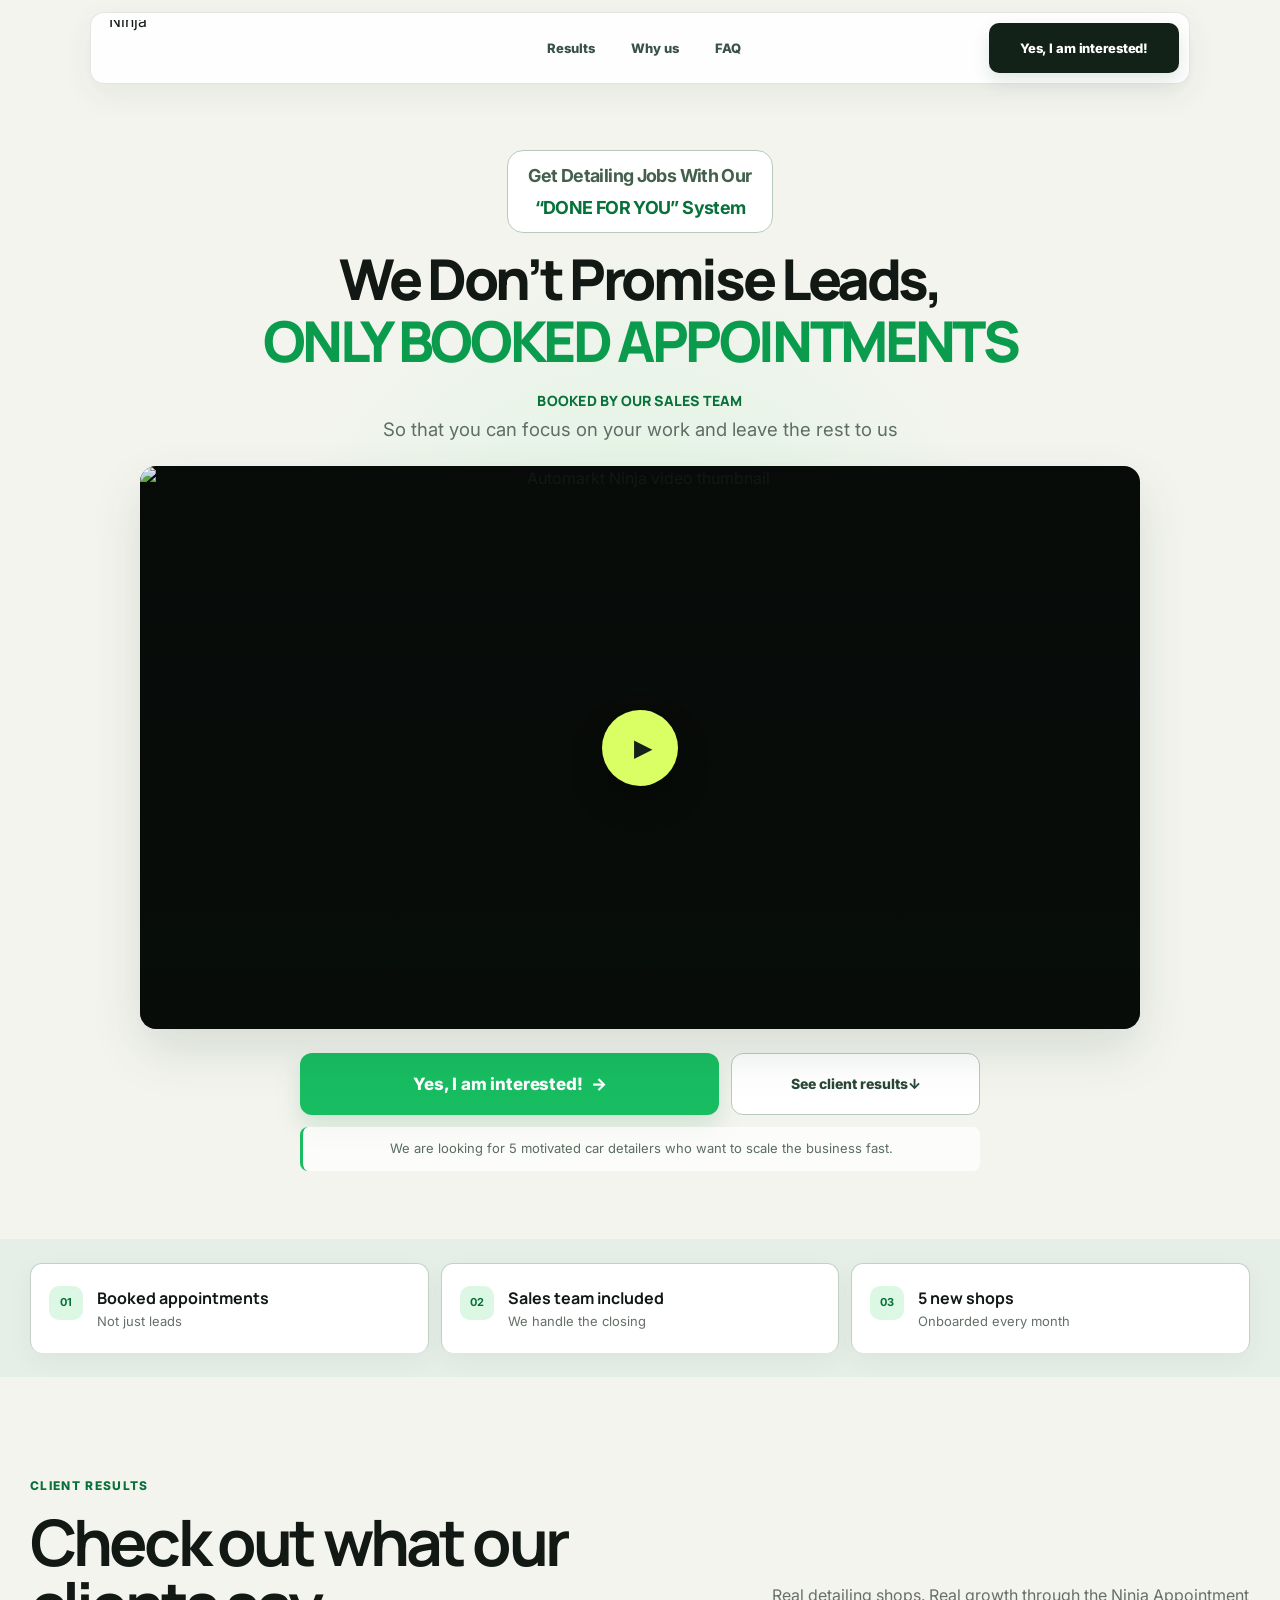
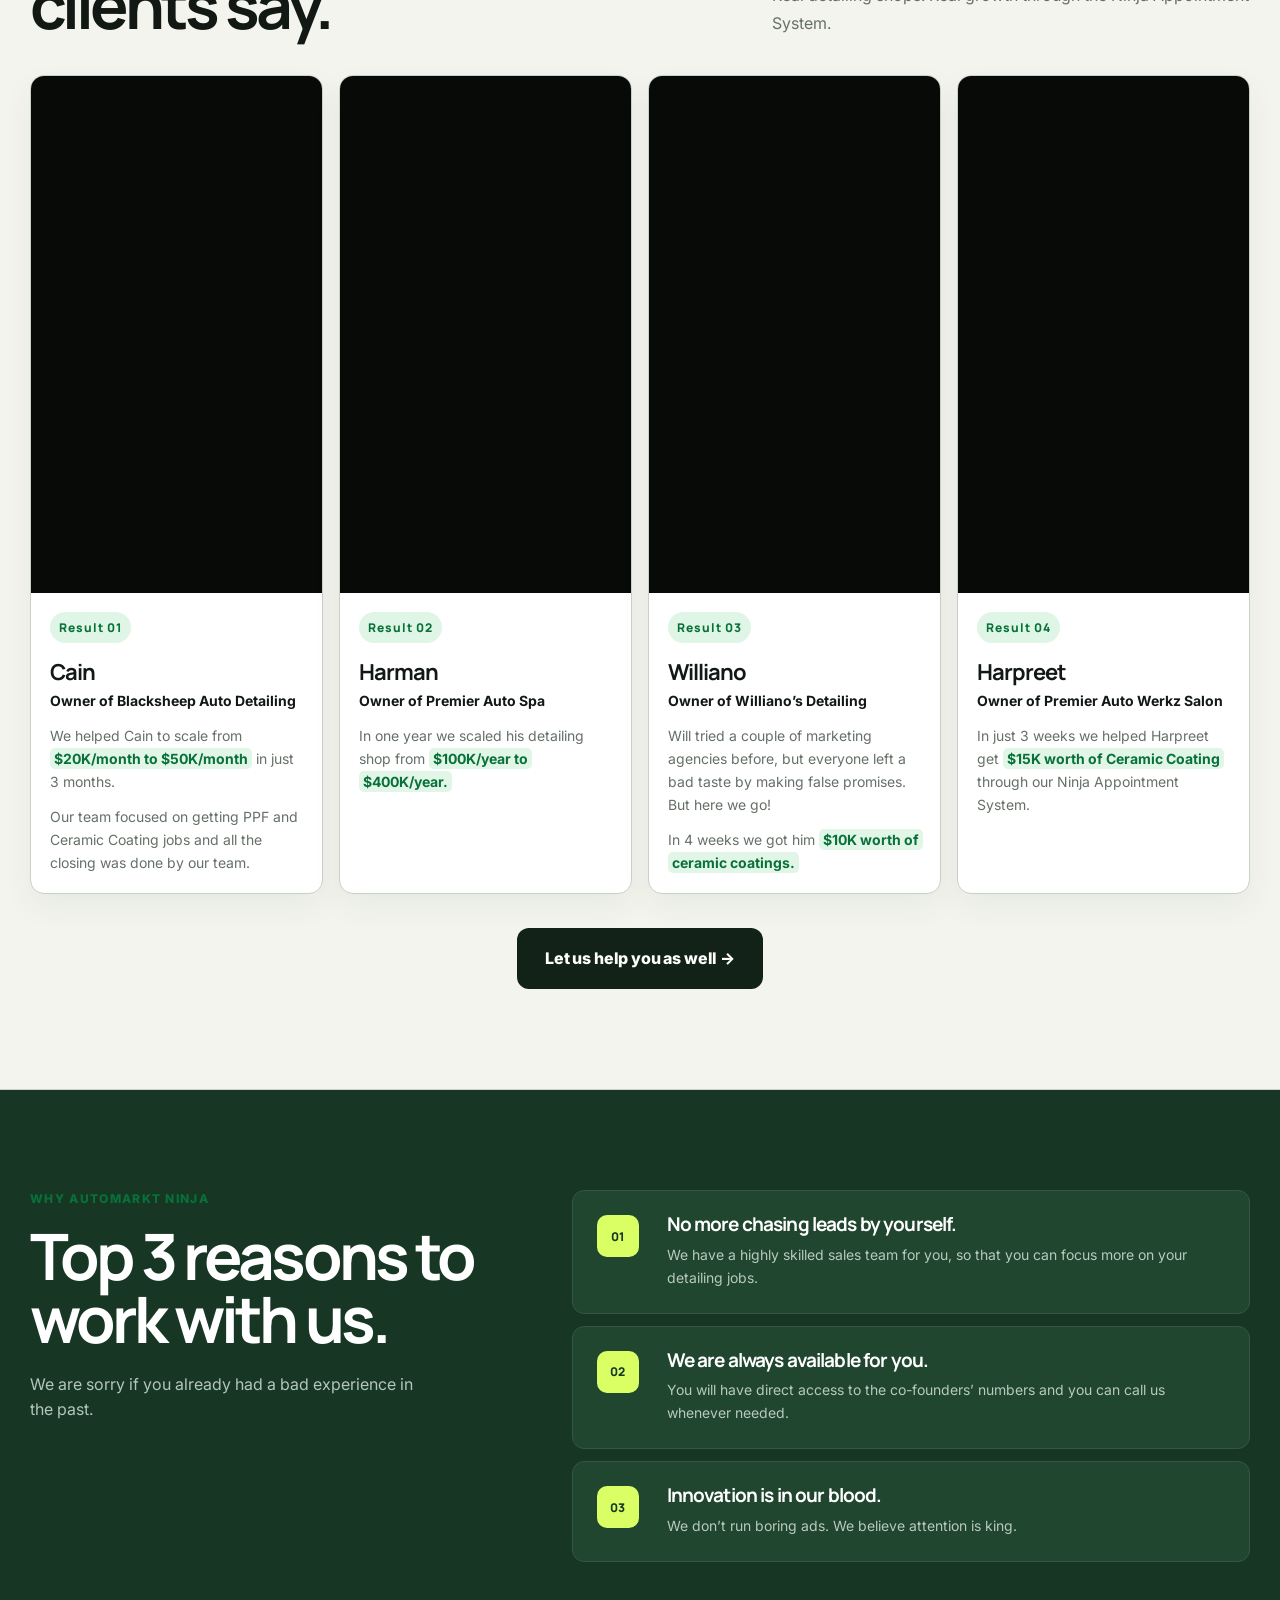
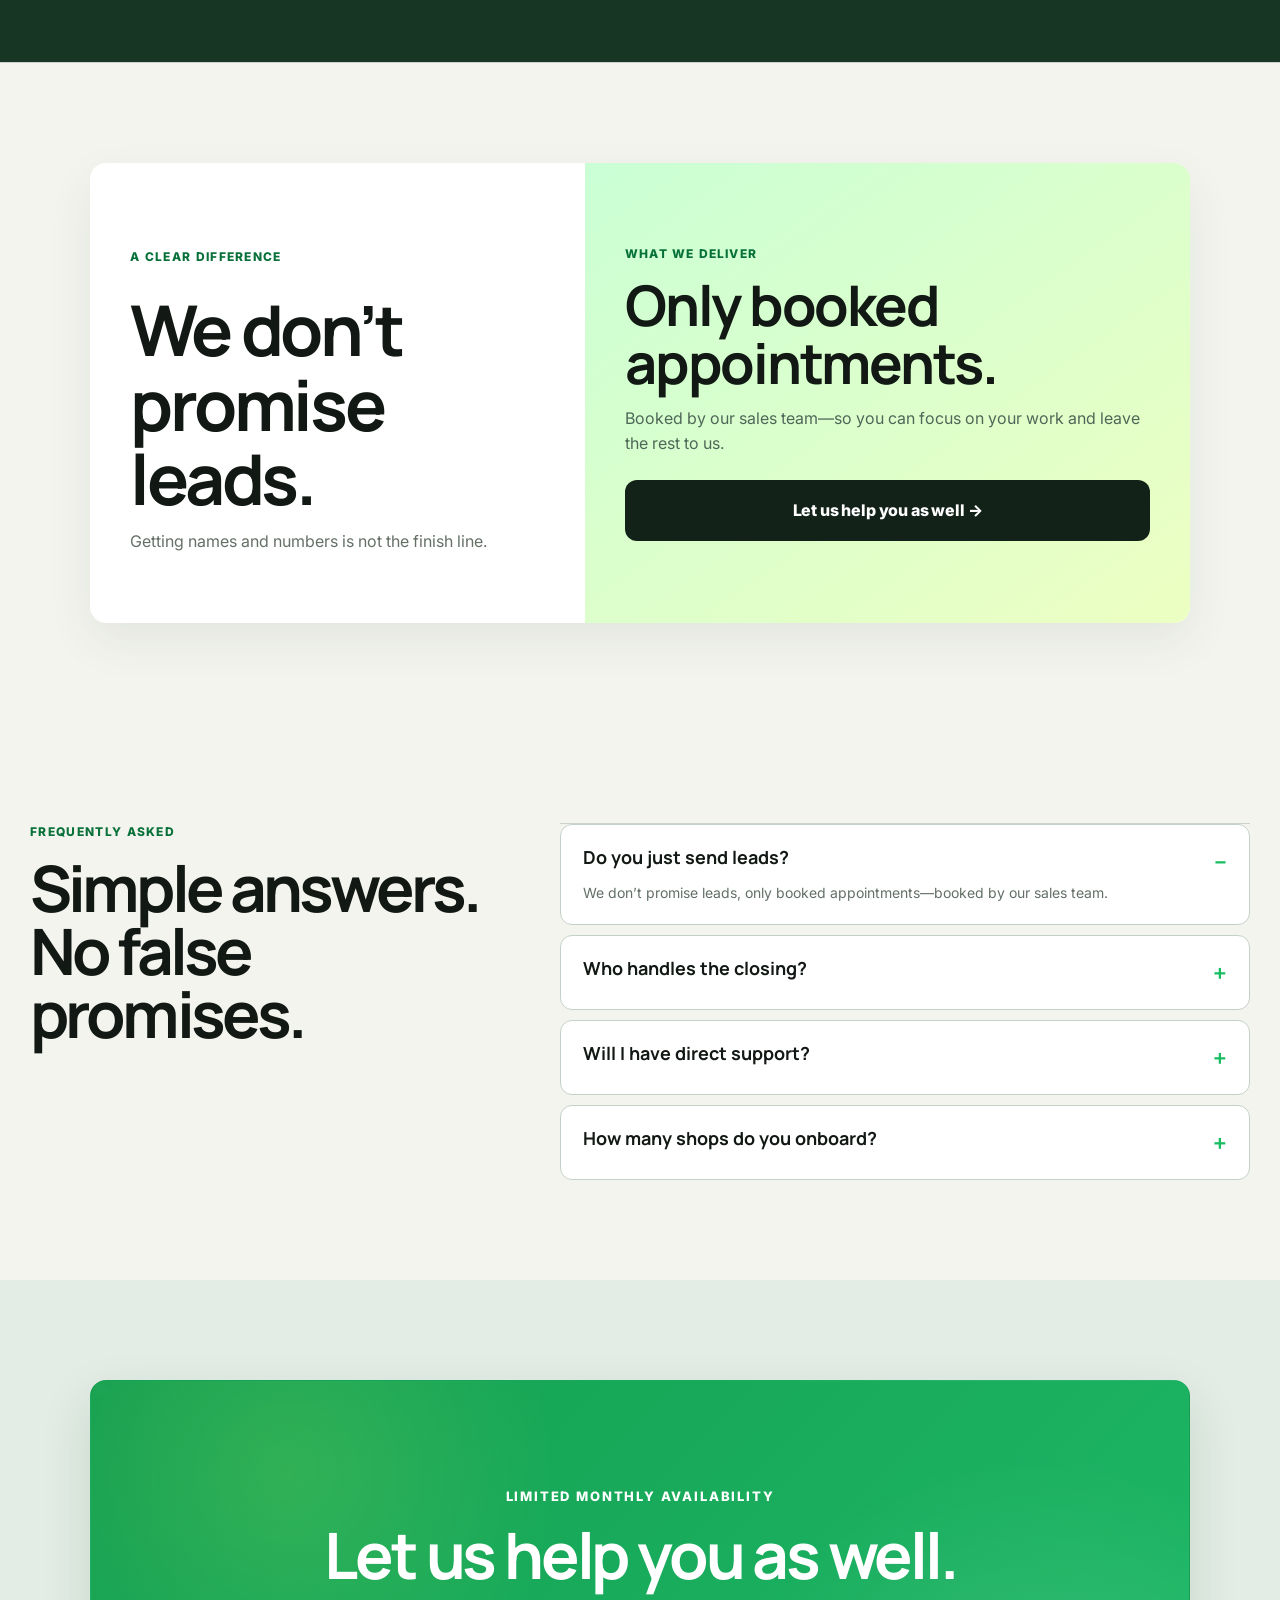
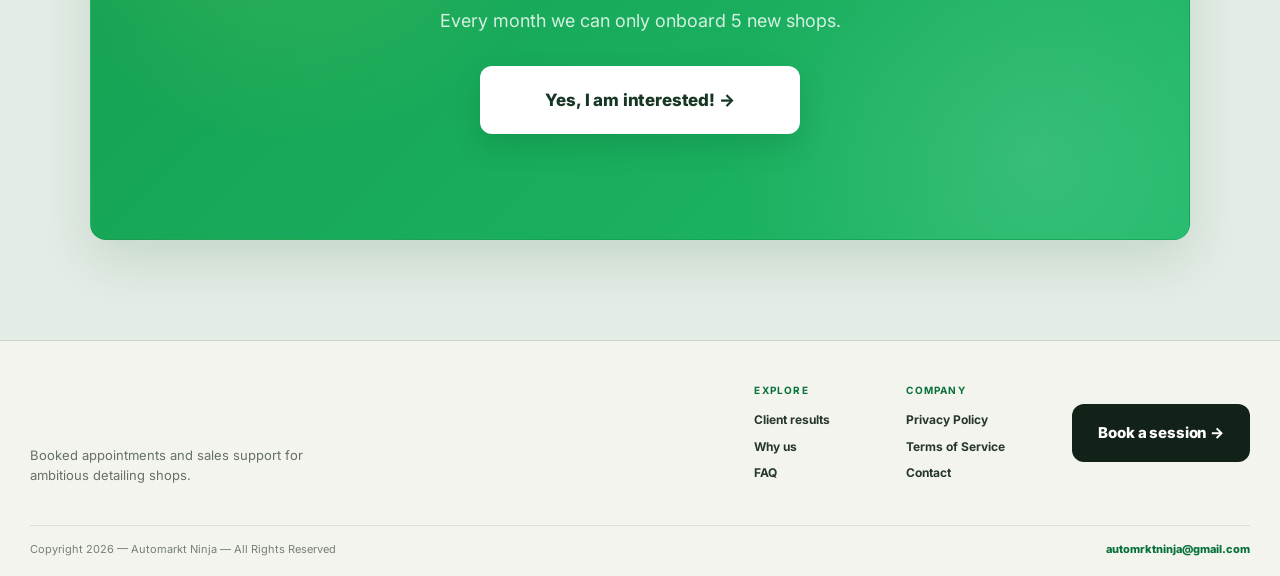
==== commit 183dcbe5: "Improve landing results and booking flow" ====
--- a/index.html
+++ b/index.html
@@ -8,9 +8,11 @@
   <link rel="preconnect" href="https://fonts.googleapis.com">
   <link rel="preconnect" href="https://fonts.gstatic.com" crossorigin>
   <link rel="preconnect" href="https://player.vimeo.com">
+  <link rel="preconnect" href="https://api.leadconnectorhq.com">
+  <link rel="preconnect" href="https://link.msgsndr.com">
   <link href="https://fonts.googleapis.com/css2?family=Inter:wght@400;500;600;700;800&family=Manrope:wght@600;700;800&display=swap" rel="stylesheet">
   <link rel="stylesheet" href="styles.css">
-  <link rel="stylesheet" href="stage.css?v=9">
+  <link rel="stylesheet" href="stage.css?v=15">
 </head>
 <body class="concept concept-stage">
   <header class="site-header">
@@ -75,6 +77,6 @@
     <div class="container landing-footer-bottom"><p>Copyright 2026 — Automarkt Ninja — All Rights Reserved</p><a href="mailto:automrktninja@gmail.com">automrktninja@gmail.com</a></div>
   </footer>
   <script src="https://player.vimeo.com/api/player.js"></script>
-  <script src="script.js?v=7"></script>
+  <script src="script.js?v=9"></script>
 </body>
 </html>
--- a/stage.css
+++ b/stage.css
@@ -75,6 +75,7 @@
 .concept-stage .results-grid{grid-template-columns:1fr;gap:16px}
 .concept-stage .result-card{border:1px solid #c6d1c8;border-radius:14px;background:#fff;box-shadow:0 12px 30px rgba(20,62,32,.06)}
 .concept-stage .result-card:hover{transform:translateY(-3px);border-color:#9eb2a3}
+.concept-stage .vertical-video img{width:100%;height:100%;object-fit:cover;object-position:42% center;background:#080a08}
 .concept-stage .number{border-radius:999px;background:#dff5e5;color:#08713a}
 .concept-stage .result-copy strong{background:#e2f6e7;color:#08713a}
 .concept-stage .section-tint{background:#173724;color:#fff}
@@ -138,7 +139,7 @@
   .concept-stage .proof-grid div{border-bottom:0!important}
   .concept-stage .section-heading{display:grid;grid-template-columns:1fr .7fr;align-items:end;gap:60px}
   .concept-stage .section-heading>p{margin:0}
-  .concept-stage .results-grid{grid-template-columns:1fr 1fr}
+  .concept-stage .results-grid{grid-template-columns:1fr;max-width:520px;margin-inline:auto}
   .concept-stage .reason-layout{display:grid;grid-template-columns:.82fr 1.18fr;gap:70px}
   .concept-stage .comparison-card{display:grid;grid-template-columns:.9fr 1.1fr;min-height:460px}
   .concept-stage .comparison-top,.concept-stage .comparison-result{display:flex;flex-direction:column;justify-content:center;padding:46px 40px}
@@ -155,9 +156,13 @@
   .concept-stage .hero{padding:54px 0 68px}
   .concept-stage .hero h1{font-size:clamp(48px,4.4vw,66px)}
   .concept-stage .hero-video{margin-top:24px}
-  .concept-stage .results-grid{grid-template-columns:repeat(4,1fr)}
-  .concept-stage .result-copy{padding:19px}
-  .concept-stage .result-copy h3{font-size:22px}
+  .concept-stage .results-grid{grid-template-columns:repeat(4,minmax(0,1fr));max-width:none;margin-inline:0;gap:16px}
+  .concept-stage .result-card{display:block;overflow:hidden}
+  .concept-stage .vertical-video{width:100%;height:auto;min-height:0;aspect-ratio:9/16;background:#080a08}
+  .concept-stage .vertical-video iframe,.concept-stage .vertical-video img{width:100%;height:100%}
+  .concept-stage .result-copy{display:block;min-width:0;padding:19px}
+  .concept-stage .number{display:inline-flex;width:max-content;align-self:auto}
+  .concept-stage .result-copy h3{font-size:22px;line-height:1.08}
   .concept-stage .result-copy p{font-size:14px;line-height:1.65}
 }
 
@@ -195,15 +200,15 @@
   .concept-stage .section-heading{margin-bottom:28px}
   .concept-stage .section-heading>p{margin-top:12px;font-size:15px;line-height:1.6}
   .concept-stage .results-grid{display:grid;grid-template-columns:1fr;grid-auto-flow:row;grid-auto-columns:auto;gap:14px;overflow:visible;padding:0;scroll-snap-type:none}
-  .concept-stage .result-card{display:grid;grid-template-columns:clamp(108px,34vw,136px) minmax(0,1fr);align-items:stretch;width:100%;overflow:hidden;border-radius:12px;scroll-snap-align:none}
+  .concept-stage .result-card{display:block;width:100%;overflow:hidden;border-radius:12px;scroll-snap-align:none}
   .concept-stage .result-card:hover{transform:none}
-  .concept-stage .vertical-video{width:100%;height:100%;min-height:240px;aspect-ratio:auto;background:#080a08}
-  .concept-stage .vertical-video iframe{width:100%;height:100%}
-  .concept-stage .result-copy{min-width:0;padding:14px}
-  .concept-stage .number{margin-bottom:8px;padding:5px 7px;border-radius:6px;font-size:9px}
-  .concept-stage .result-copy h3{font-size:20px}
-  .concept-stage .result-copy .role{font-size:11px;line-height:1.4}
-  .concept-stage .result-copy p:not(.role){font-size:12.5px;line-height:1.5}
+  .concept-stage .vertical-video{width:100%;height:auto;min-height:0;aspect-ratio:9/16;background:#080a08}
+  .concept-stage .vertical-video iframe,.concept-stage .vertical-video img{width:100%;height:100%}
+  .concept-stage .result-copy{min-width:0;padding:20px}
+  .concept-stage .number{margin-bottom:14px;padding:6px 8px;border-radius:6px;font-size:10px}
+  .concept-stage .result-copy h3{font-size:22px}
+  .concept-stage .result-copy .role{font-size:12.5px;line-height:1.45}
+  .concept-stage .result-copy p:not(.role){font-size:14px;line-height:1.55}
   .concept-stage .results-cta{margin-top:24px}
   .concept-stage .results-cta .button{width:100%;min-height:58px;padding:16px 20px;font-size:15px}
   .concept-stage .reason-layout{gap:28px}
@@ -234,3 +239,33 @@
   .concept-stage .landing-footer-cta{justify-self:stretch;width:100%}
   .concept-stage .landing-footer-bottom{align-items:flex-start;flex-direction:column;gap:5px}
 }
+
+/* Booking calendar modal */
+html.booking-modal-open{overflow:hidden}
+.booking-modal{width:min(920px,calc(100% - 32px));max-width:none;max-height:calc(100dvh - 32px);margin:auto;padding:0;overflow:visible;border:0;border-radius:20px;background:transparent;color:#121813;box-shadow:0 30px 90px rgba(4,20,10,.34)}
+.booking-modal::backdrop{background:rgba(4,14,8,.72);backdrop-filter:blur(7px)}
+.booking-modal-panel{max-height:calc(100dvh - 32px);overflow-y:auto;border:1px solid rgba(32,66,43,.16);border-radius:20px;background:#f7f8f5}
+.booking-modal-header{position:sticky;top:0;z-index:3;display:flex;align-items:center;justify-content:space-between;gap:24px;padding:22px 24px;border-bottom:1px solid #dfe4dc;background:rgba(255,255,255,.96);backdrop-filter:blur(14px)}
+.booking-modal-header p{margin:0 0 4px;color:#08713a;font-size:11px;font-weight:800;letter-spacing:.12em;text-transform:uppercase}
+.booking-modal-header h2{margin:0;color:#121813;font:800 clamp(24px,3vw,34px)/1.08 Manrope,Inter,sans-serif;letter-spacing:-.035em}
+.booking-modal-close{display:grid;place-items:center;flex:0 0 44px;width:44px;height:44px;padding:0;border:1px solid #cbd5cd;border-radius:50%;background:#eef3ef;color:#173724;font:400 30px/1 Inter,sans-serif;cursor:pointer;transition:background-color .2s ease,border-color .2s ease,transform .2s ease}
+.booking-modal-close:hover{transform:rotate(5deg);border-color:#80a98b;background:#dff5e5}
+.booking-modal-close:focus-visible{outline:3px solid rgba(24,189,98,.3);outline-offset:3px}
+.booking-modal-frame{position:relative;min-height:720px;background:#fff}
+.booking-modal-frame iframe{position:relative;z-index:1;width:100%;min-height:720px;border:0;background:#fff;opacity:0;transition:opacity .2s ease}
+.booking-modal-frame.is-loaded iframe{opacity:1}
+.booking-modal-loading{position:absolute;inset:0;display:grid;place-items:center;margin:0;color:#536258;font-size:14px;font-weight:700}
+.booking-modal-frame.is-loaded .booking-modal-loading{display:none}
+.booking-modal-note{margin:0;padding:16px 24px;border-top:1px solid #dfe4dc;background:#f7f8f5;color:#647068;font-size:12px;line-height:1.6}
+.booking-modal-note a{color:#08713a;font-weight:800;text-decoration:underline;text-underline-offset:2px}
+
+@media(max-width:699px){
+  .booking-modal{width:calc(100% - 12px);max-height:calc(100dvh - 12px);border-radius:14px}
+  .booking-modal-panel{max-height:calc(100dvh - 12px);border-radius:14px}
+  .booking-modal-header{gap:14px;padding:16px}
+  .booking-modal-header p{font-size:9px}
+  .booking-modal-header h2{font-size:22px}
+  .booking-modal-close{flex-basis:40px;width:40px;height:40px;font-size:26px}
+  .booking-modal-frame,.booking-modal-frame iframe{min-height:680px}
+  .booking-modal-note{padding:14px 16px;font-size:11px}
+}
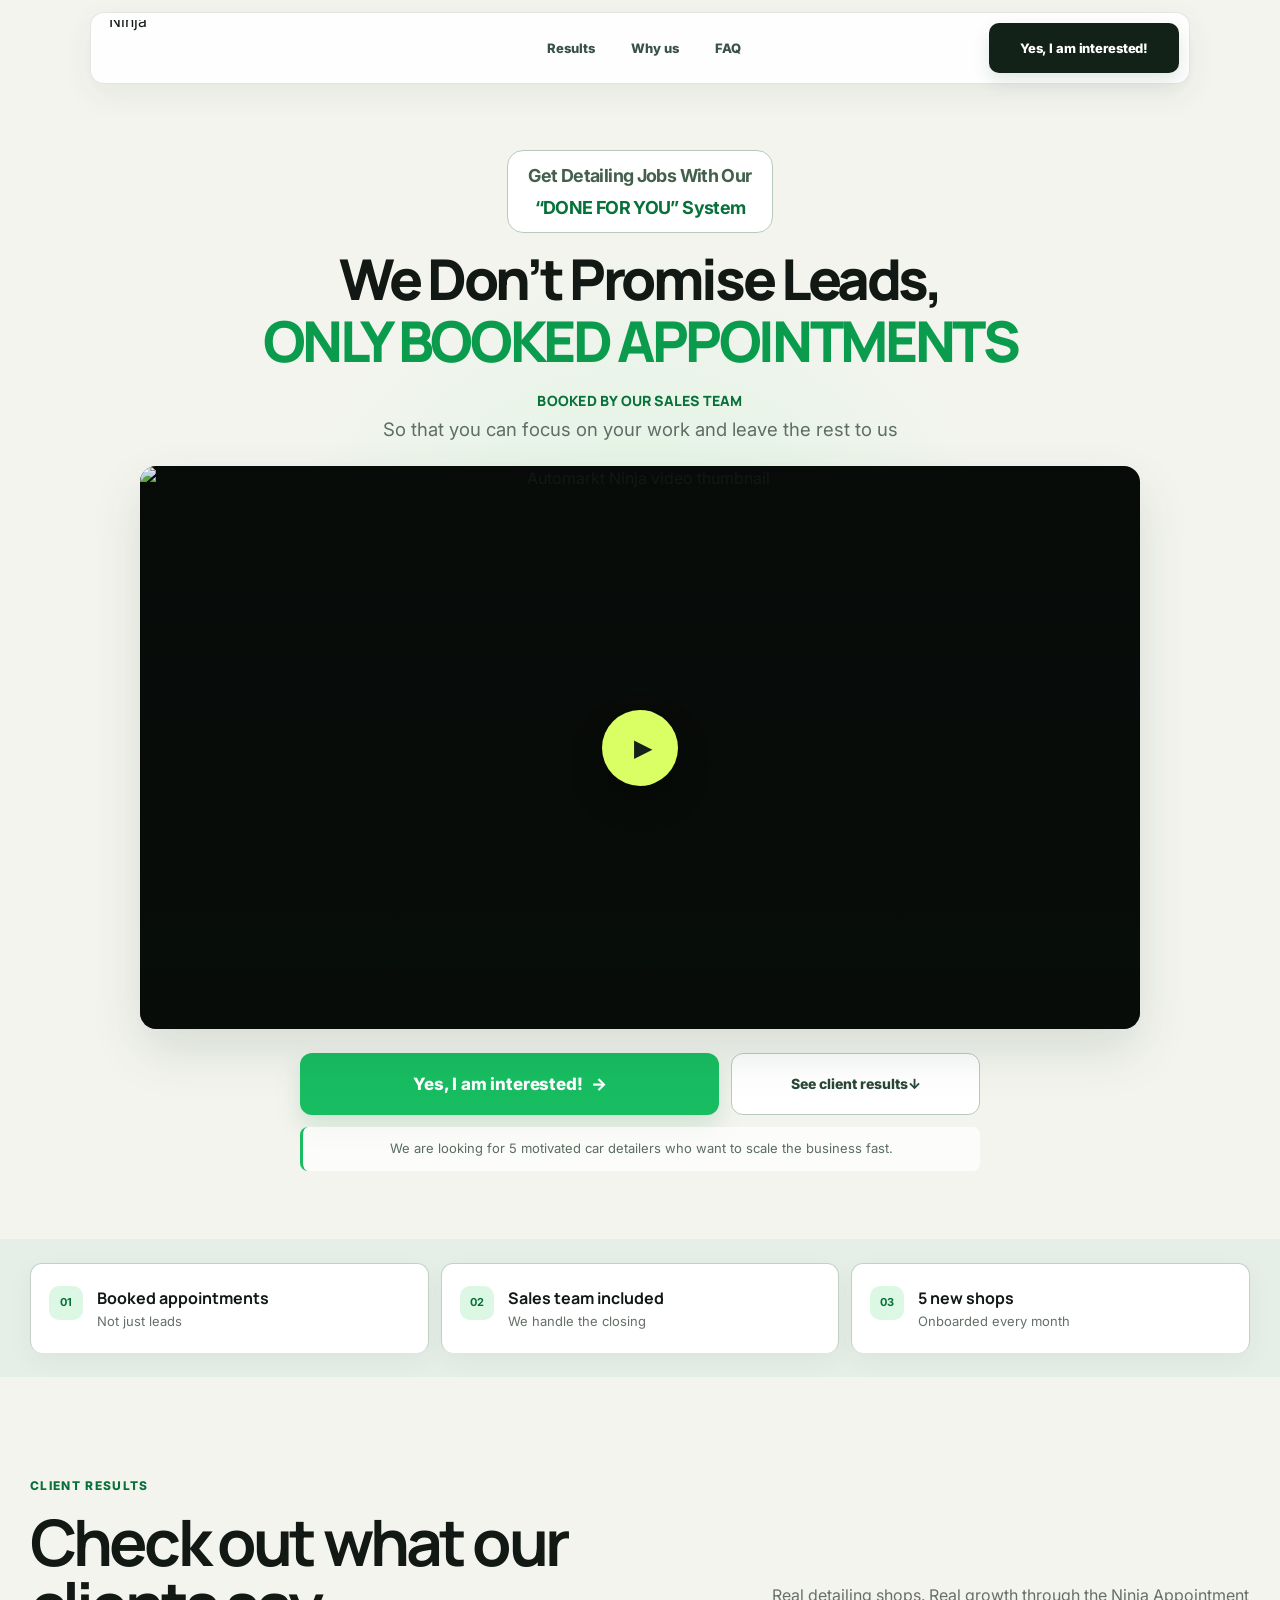
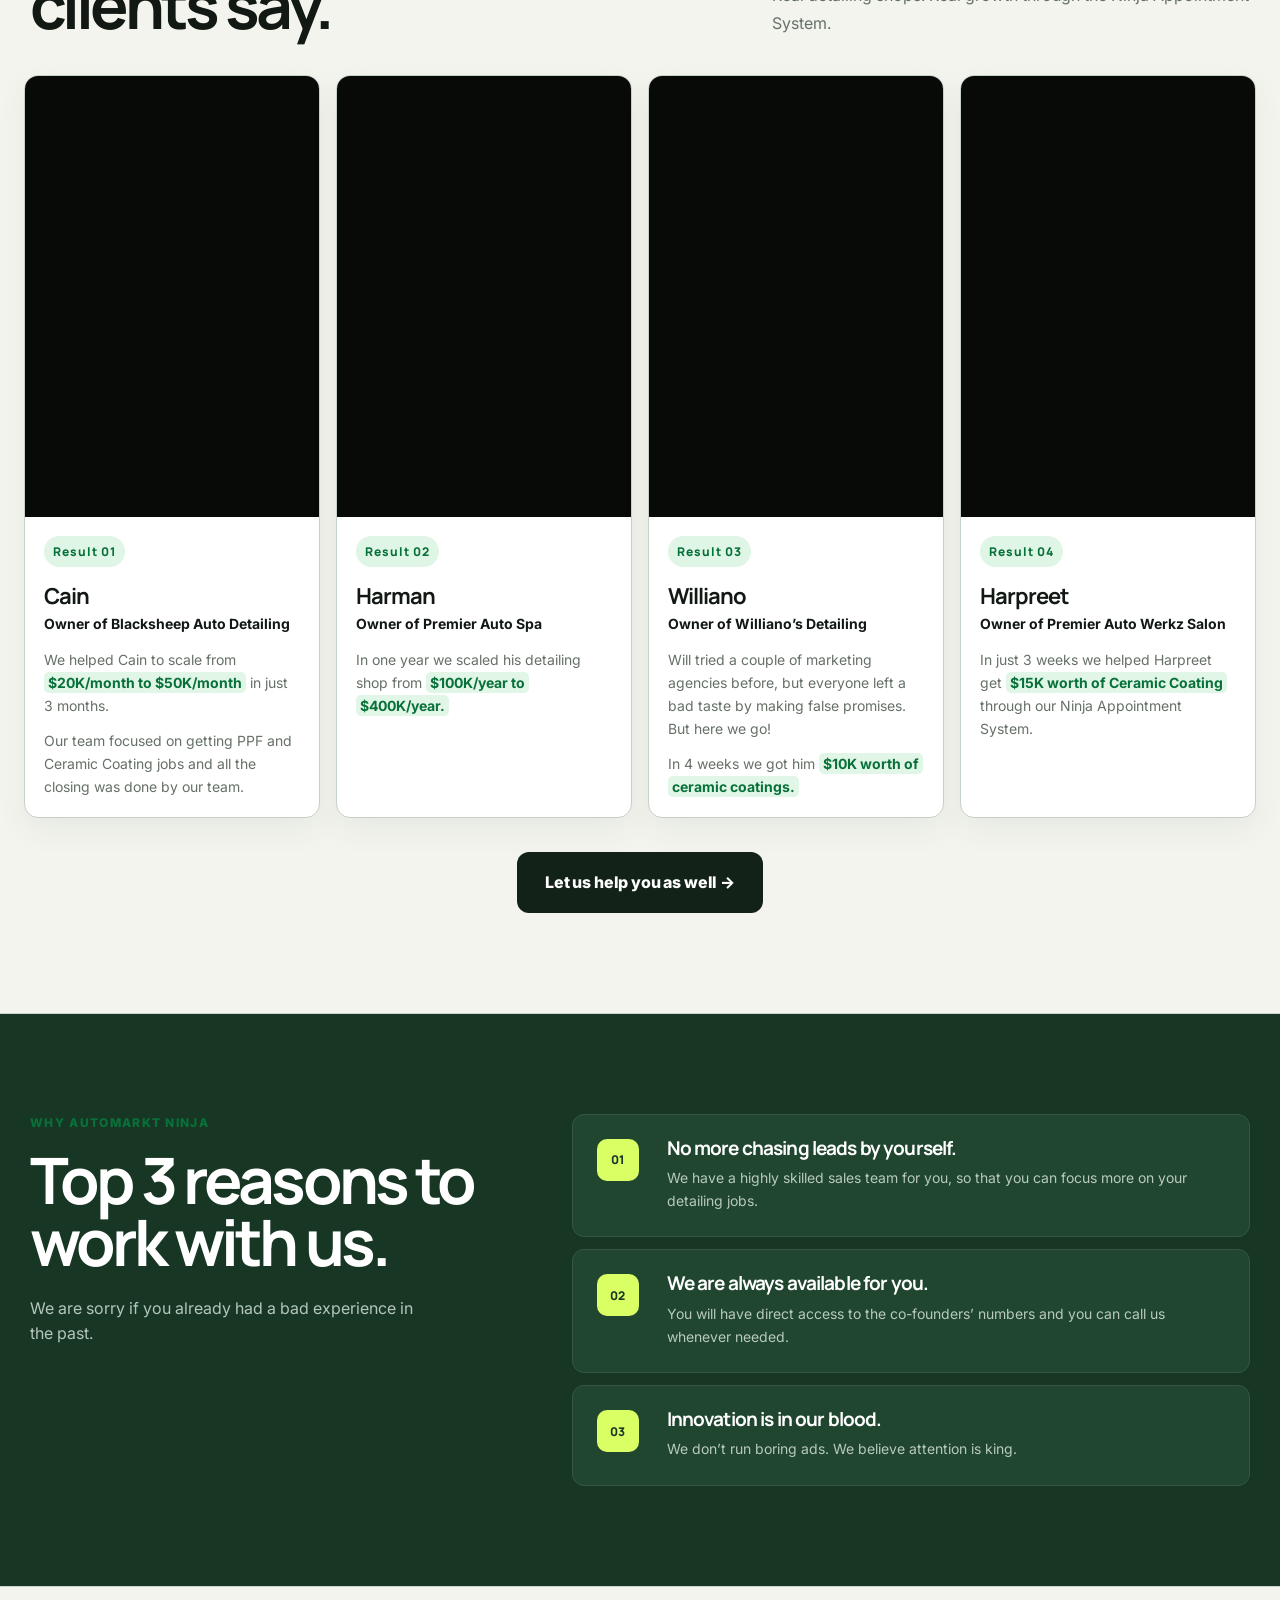
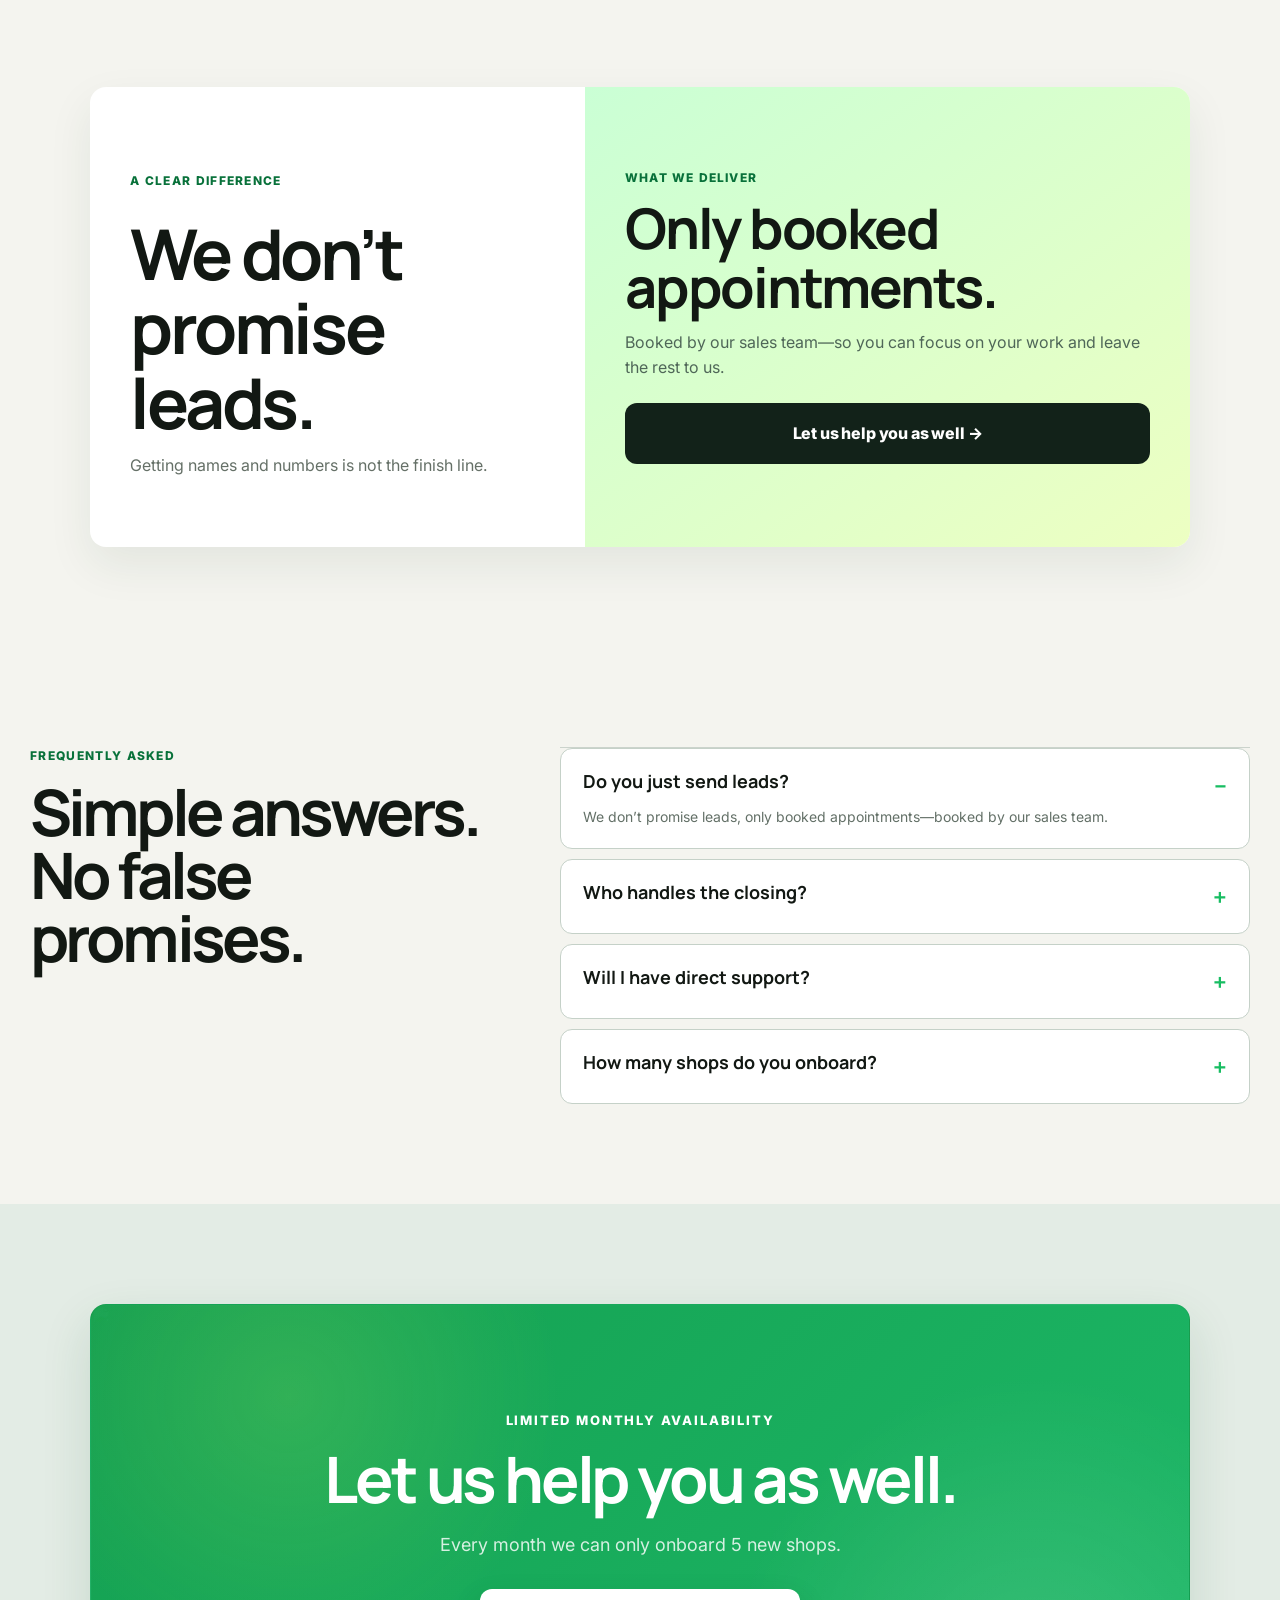
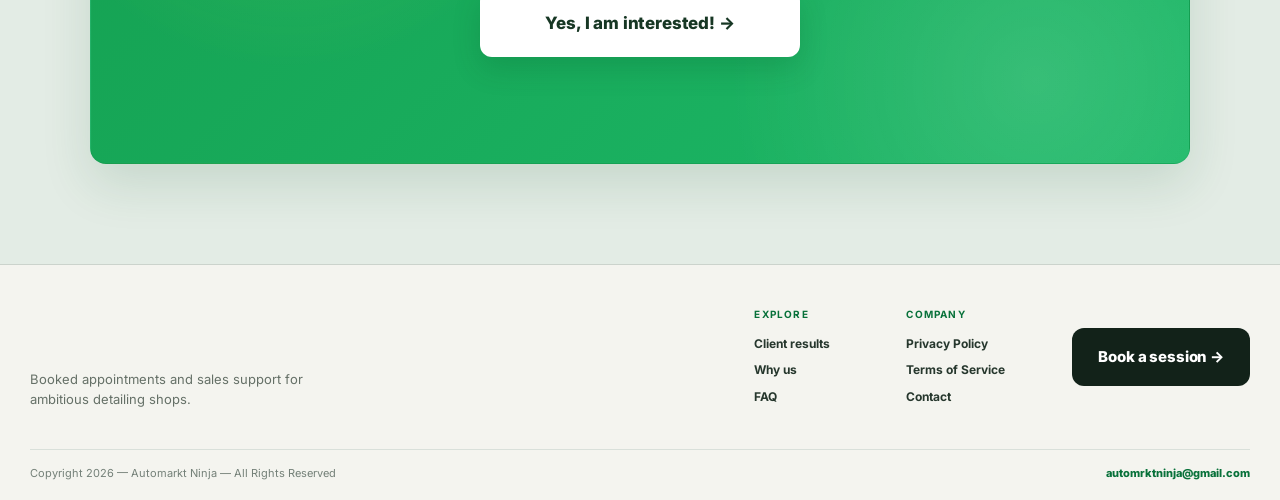
==== commit 699bf47c: "Refine result cards and update branding" ====
--- a/index.html
+++ b/index.html
@@ -12,7 +12,7 @@
   <link rel="preconnect" href="https://link.msgsndr.com">
   <link href="https://fonts.googleapis.com/css2?family=Inter:wght@400;500;600;700;800&family=Manrope:wght@600;700;800&display=swap" rel="stylesheet">
   <link rel="stylesheet" href="styles.css">
-  <link rel="stylesheet" href="stage.css?v=15">
+  <link rel="stylesheet" href="stage.css?v=19">
 </head>
 <body class="concept concept-stage">
   <header class="site-header">
--- a/stage.css
+++ b/stage.css
@@ -75,7 +75,10 @@
 .concept-stage .results-grid{grid-template-columns:1fr;gap:16px}
 .concept-stage .result-card{border:1px solid #c6d1c8;border-radius:14px;background:#fff;box-shadow:0 12px 30px rgba(20,62,32,.06)}
 .concept-stage .result-card:hover{transform:translateY(-3px);border-color:#9eb2a3}
-.concept-stage .vertical-video img{width:100%;height:100%;object-fit:cover;object-position:42% center;background:#080a08}
+.concept-stage .vertical-video{aspect-ratio:2/3}
+.concept-stage .vertical-video video,.concept-stage .vertical-video img{display:block;width:100%;height:100%;object-fit:cover;background:#080a08}
+.concept-stage .vertical-video video{object-position:center}
+.concept-stage .vertical-video img{object-position:42% center}
 .concept-stage .number{border-radius:999px;background:#dff5e5;color:#08713a}
 .concept-stage .result-copy strong{background:#e2f6e7;color:#08713a}
 .concept-stage .section-tint{background:#173724;color:#fff}
@@ -114,6 +117,7 @@
 .concept-stage .landing-footer-brand p{max-width:310px;margin:10px 0 0;color:#657067;font-size:13px}
 .concept-stage .landing-footer-logo{position:relative;display:block;width:164px;height:54px;overflow:hidden}
 .concept-stage .landing-footer-logo img{position:absolute;top:50%;left:0;width:120px;height:120px;max-width:none;object-fit:contain;transform:translateY(-50%)}
+.selected-hero-page.concept-stage .landing-footer-logo img{inset:0;width:100%;height:100%;object-position:left center;transform:none}
 .concept-stage .landing-footer-links{display:grid;grid-template-columns:repeat(2,minmax(110px,1fr));gap:42px}
 .concept-stage .landing-footer-links div{display:grid;align-content:start;gap:8px}
 .concept-stage .landing-footer-links strong{margin-bottom:4px;color:#08713a;font-size:10px;letter-spacing:.12em;text-transform:uppercase}
@@ -139,7 +143,7 @@
   .concept-stage .proof-grid div{border-bottom:0!important}
   .concept-stage .section-heading{display:grid;grid-template-columns:1fr .7fr;align-items:end;gap:60px}
   .concept-stage .section-heading>p{margin:0}
-  .concept-stage .results-grid{grid-template-columns:1fr;max-width:520px;margin-inline:auto}
+  .concept-stage .results-grid{grid-template-columns:1fr;max-width:420px;margin-inline:auto}
   .concept-stage .reason-layout{display:grid;grid-template-columns:.82fr 1.18fr;gap:70px}
   .concept-stage .comparison-card{display:grid;grid-template-columns:.9fr 1.1fr;min-height:460px}
   .concept-stage .comparison-top,.concept-stage .comparison-result{display:flex;flex-direction:column;justify-content:center;padding:46px 40px}
@@ -156,10 +160,9 @@
   .concept-stage .hero{padding:54px 0 68px}
   .concept-stage .hero h1{font-size:clamp(48px,4.4vw,66px)}
   .concept-stage .hero-video{margin-top:24px}
-  .concept-stage .results-grid{grid-template-columns:repeat(4,minmax(0,1fr));max-width:none;margin-inline:0;gap:16px}
+  .concept-stage .results-grid{grid-template-columns:repeat(4,minmax(0,1fr));width:min(calc(100vw - 48px),1320px);max-width:none;margin-left:50%;transform:translateX(-50%);gap:16px}
   .concept-stage .result-card{display:block;overflow:hidden}
-  .concept-stage .vertical-video{width:100%;height:auto;min-height:0;aspect-ratio:9/16;background:#080a08}
-  .concept-stage .vertical-video iframe,.concept-stage .vertical-video img{width:100%;height:100%}
+  .concept-stage .vertical-video{width:100%;height:auto;min-height:0;background:#080a08}
   .concept-stage .result-copy{display:block;min-width:0;padding:19px}
   .concept-stage .number{display:inline-flex;width:max-content;align-self:auto}
   .concept-stage .result-copy h3{font-size:22px;line-height:1.08}
@@ -199,11 +202,10 @@
   .concept-stage h2{font-size:clamp(36px,10.2vw,42px);line-height:1.01;letter-spacing:-.052em}
   .concept-stage .section-heading{margin-bottom:28px}
   .concept-stage .section-heading>p{margin-top:12px;font-size:15px;line-height:1.6}
-  .concept-stage .results-grid{display:grid;grid-template-columns:1fr;grid-auto-flow:row;grid-auto-columns:auto;gap:14px;overflow:visible;padding:0;scroll-snap-type:none}
+  .concept-stage .results-grid{display:grid;grid-template-columns:1fr;grid-auto-flow:row;grid-auto-columns:auto;width:100%;max-width:340px;margin-inline:auto;gap:14px;overflow:visible;padding:0;scroll-snap-type:none}
   .concept-stage .result-card{display:block;width:100%;overflow:hidden;border-radius:12px;scroll-snap-align:none}
   .concept-stage .result-card:hover{transform:none}
-  .concept-stage .vertical-video{width:100%;height:auto;min-height:0;aspect-ratio:9/16;background:#080a08}
-  .concept-stage .vertical-video iframe,.concept-stage .vertical-video img{width:100%;height:100%}
+  .concept-stage .vertical-video{width:100%;height:auto;min-height:0;background:#080a08}
   .concept-stage .result-copy{min-width:0;padding:20px}
   .concept-stage .number{margin-bottom:14px;padding:6px 8px;border-radius:6px;font-size:10px}
   .concept-stage .result-copy h3{font-size:22px}
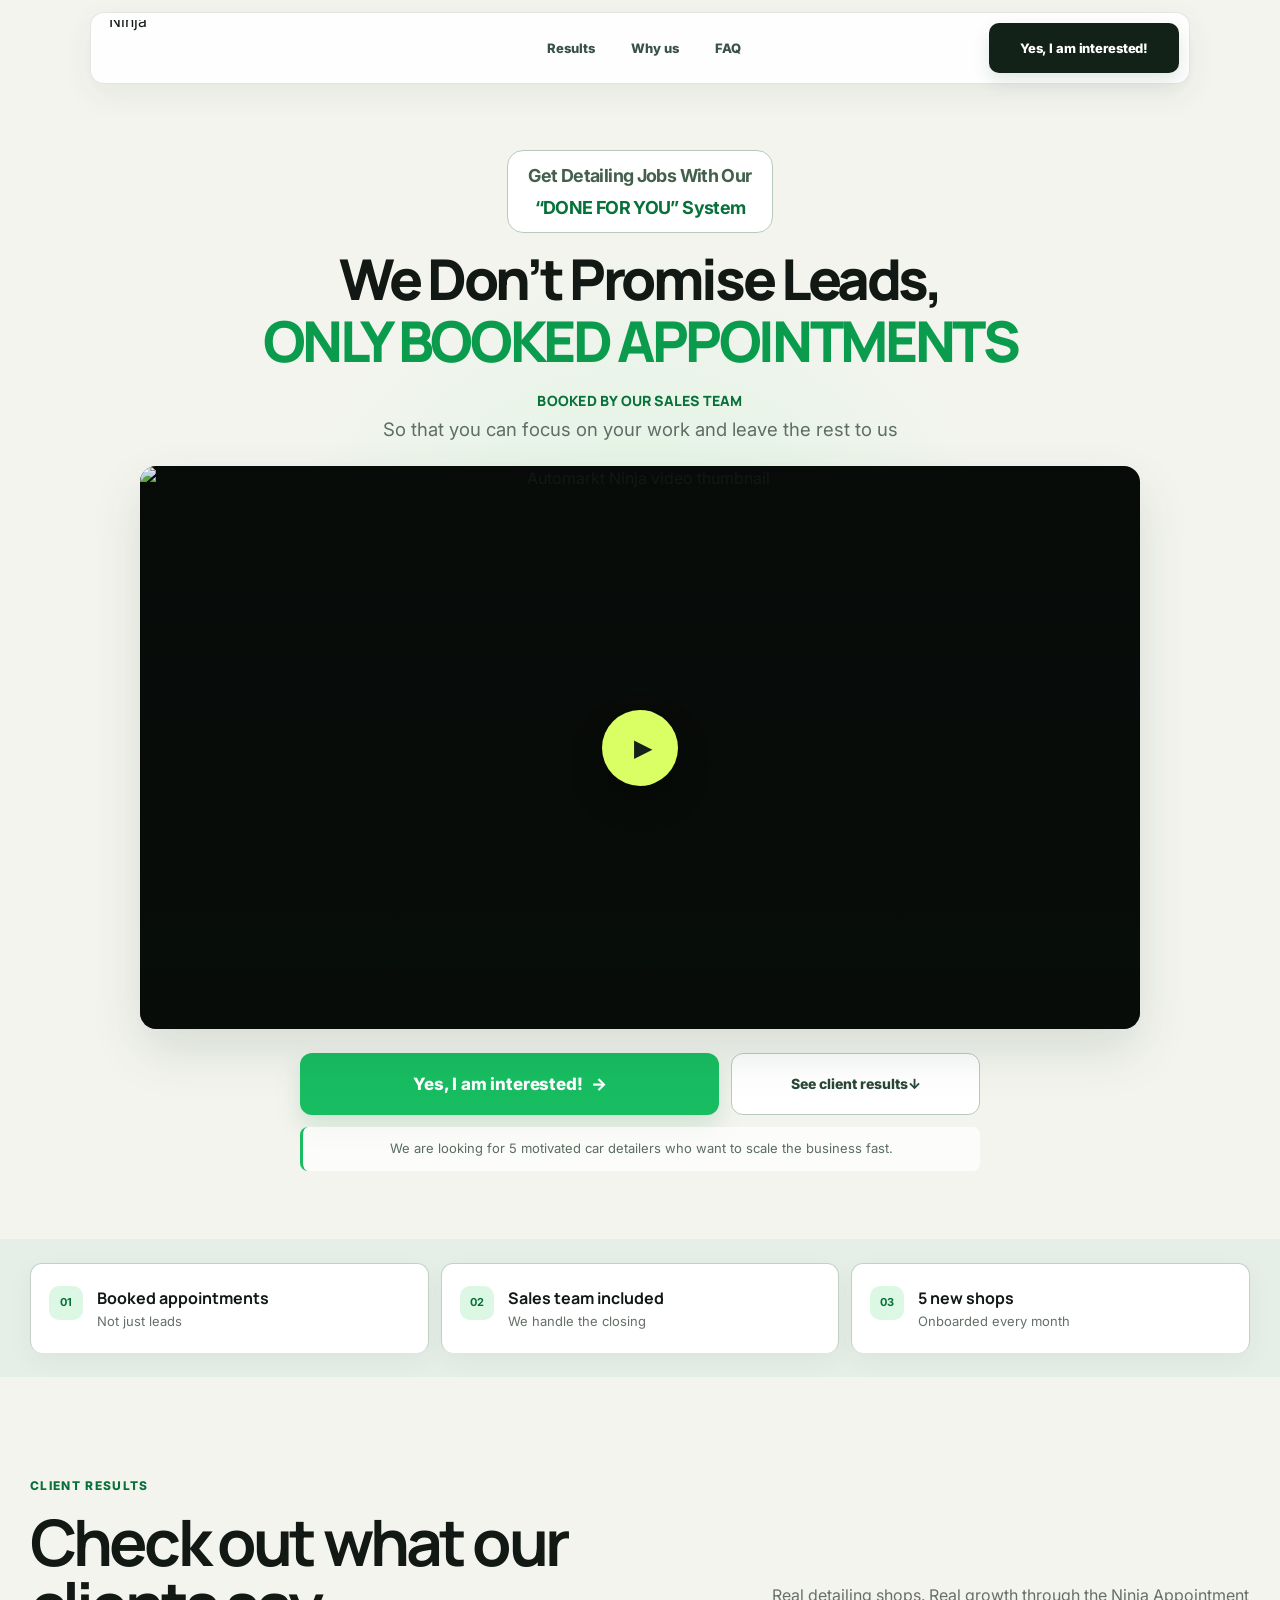
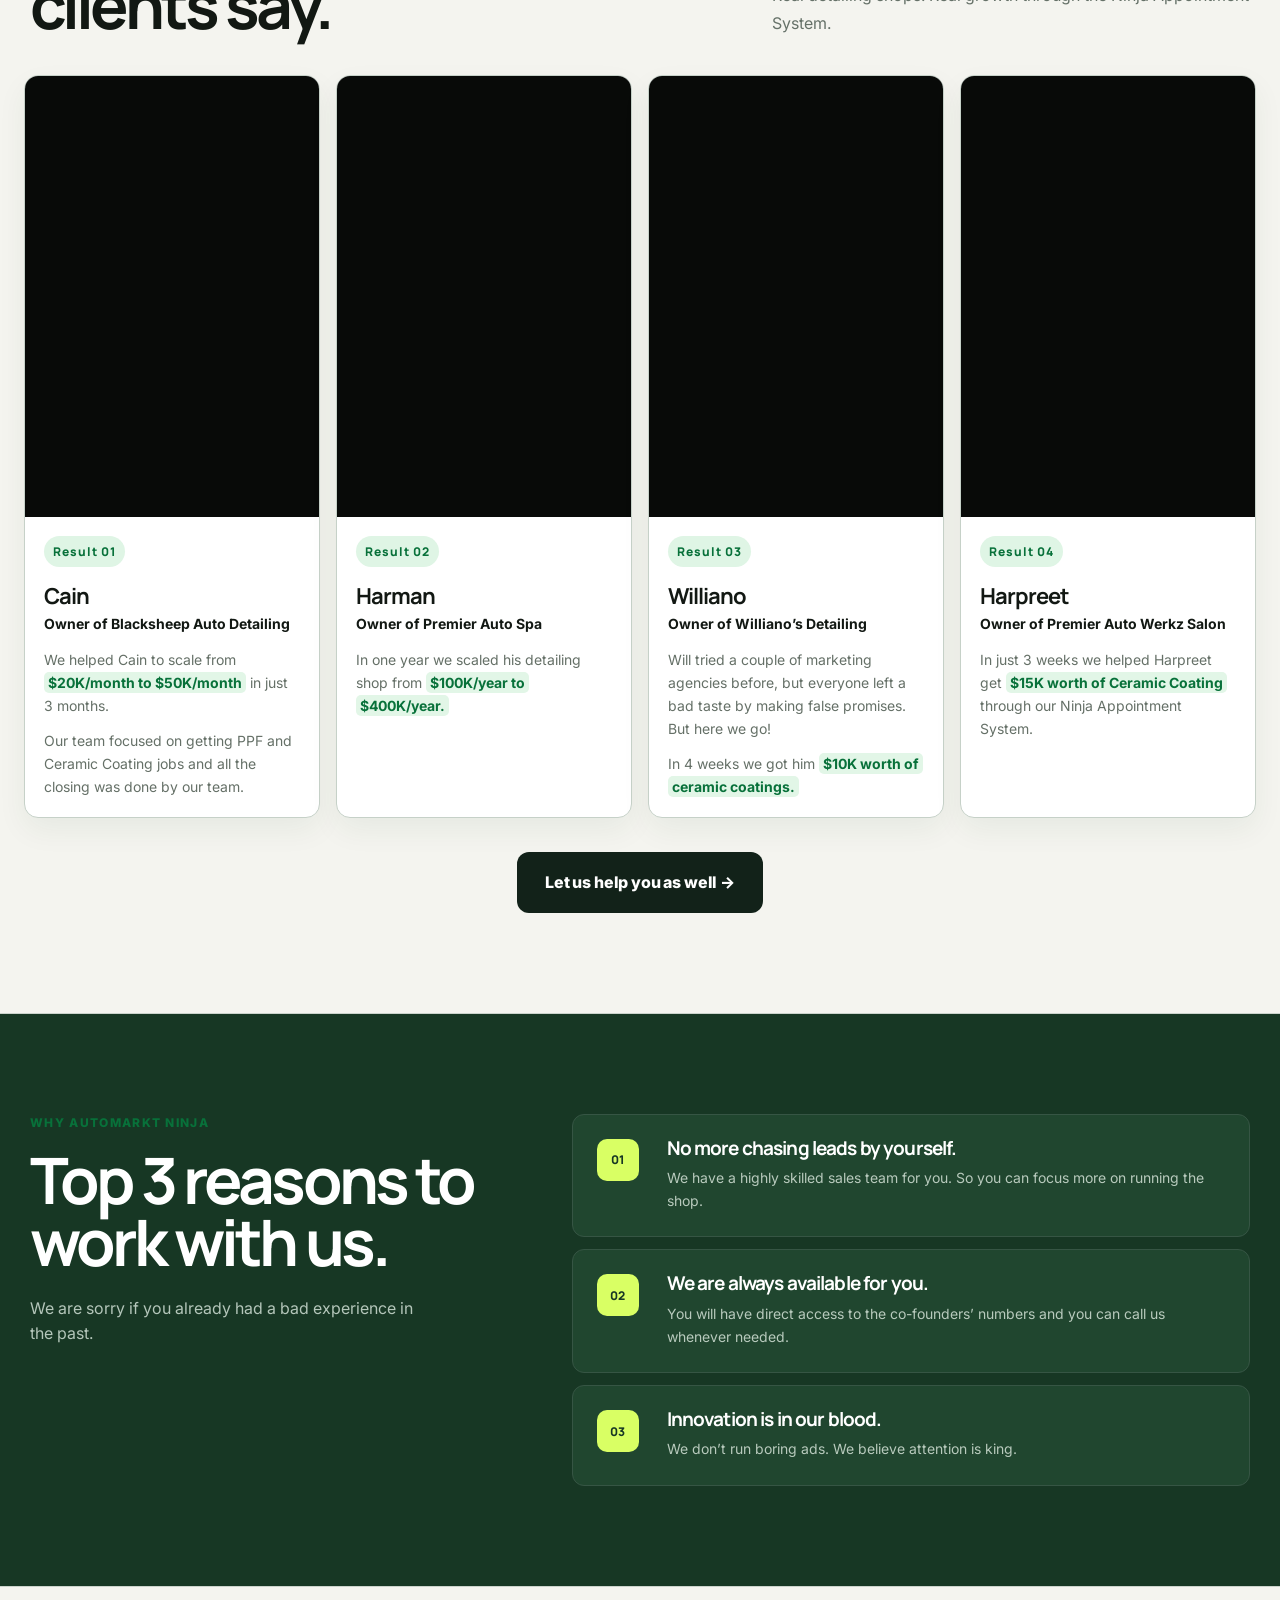
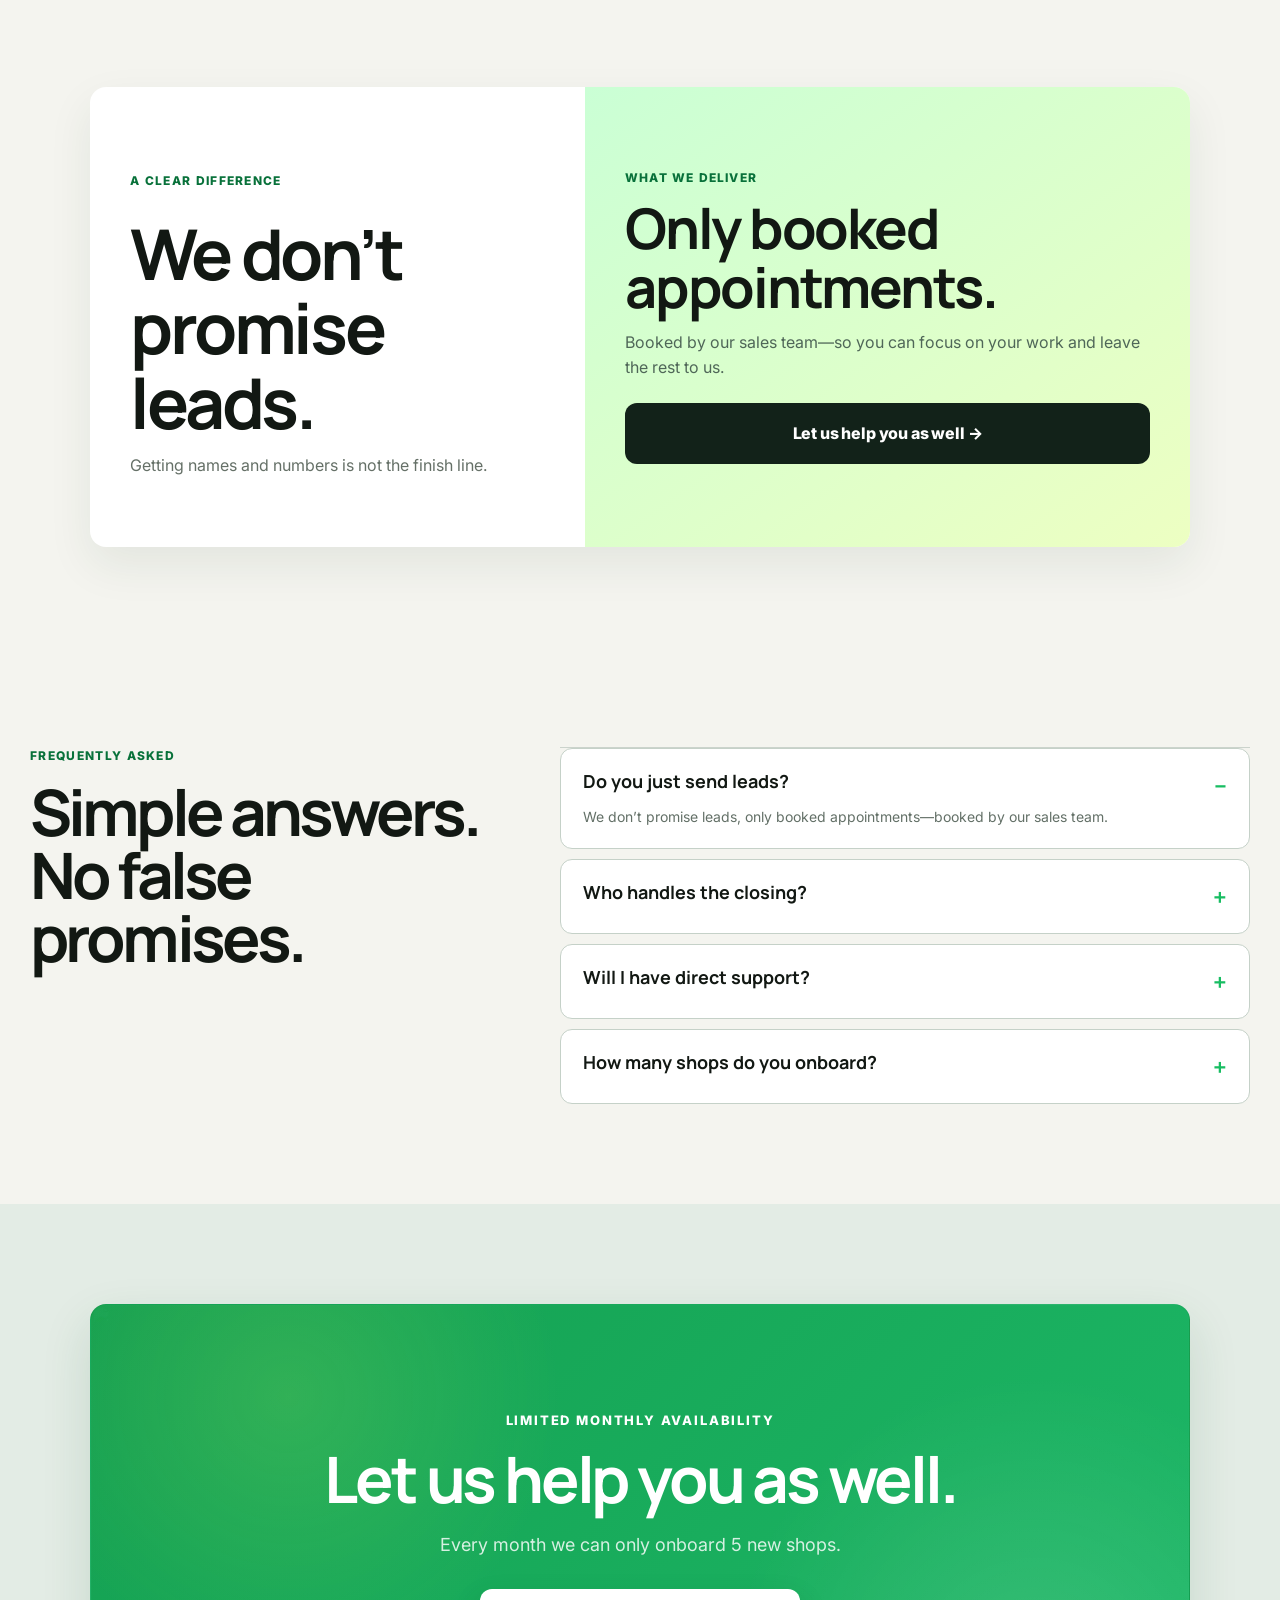
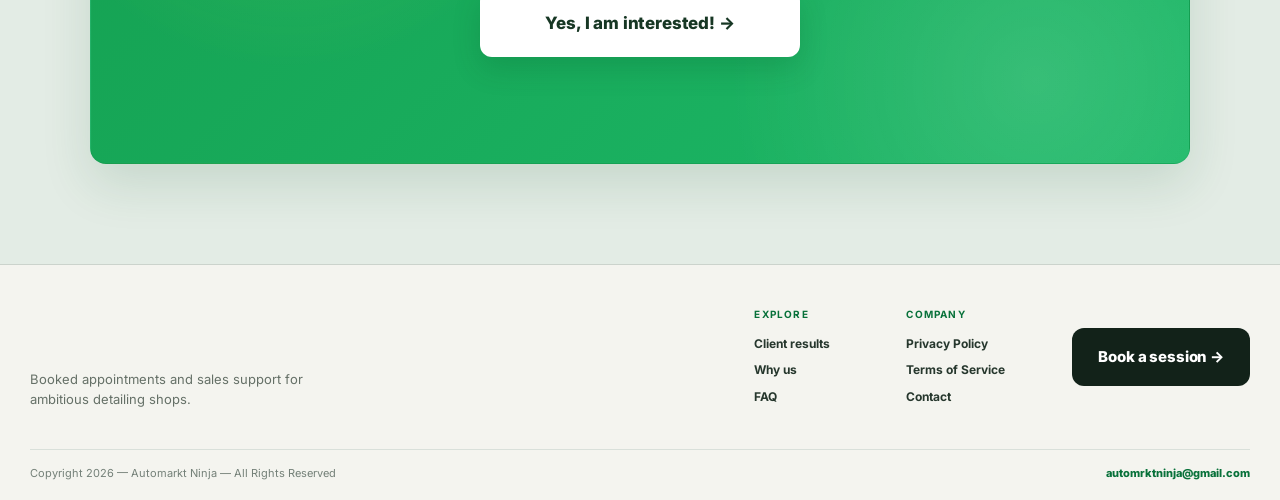
==== commit 0a2cfaad: "Update JLE result and shop focus copy" ====
--- a/index.html
+++ b/index.html
@@ -5,14 +5,17 @@
   <meta name="viewport" content="width=device-width, initial-scale=1">
   <title>Automarkt Ninja — Booked Appointments for Detail Shops</title>
   <meta name="description" content="Get detailing jobs with our done-for-you Ninja Appointment System for ceramic coating, PPF and window tint installers.">
+  <link rel="preconnect" href="https://api.leadconnectorhq.com">
+  <link rel="preconnect" href="https://link.msgsndr.com">
+  <link rel="preconnect" href="https://stcdn.leadconnectorhq.com">
+  <link rel="preconnect" href="https://backend.leadconnectorhq.com">
+  <link rel="preload" href="https://link.msgsndr.com/js/form_embed.js" as="script">
   <link rel="preconnect" href="https://fonts.googleapis.com">
   <link rel="preconnect" href="https://fonts.gstatic.com" crossorigin>
   <link rel="preconnect" href="https://player.vimeo.com">
-  <link rel="preconnect" href="https://api.leadconnectorhq.com">
-  <link rel="preconnect" href="https://link.msgsndr.com">
   <link href="https://fonts.googleapis.com/css2?family=Inter:wght@400;500;600;700;800&family=Manrope:wght@600;700;800&display=swap" rel="stylesheet">
   <link rel="stylesheet" href="styles.css">
-  <link rel="stylesheet" href="stage.css?v=19">
+  <link rel="stylesheet" href="stage.css?v=21">
 </head>
 <body class="concept concept-stage">
   <header class="site-header">
@@ -57,7 +60,7 @@
       </div>
       <div class="results-cta"><a class="button button-wide" href="booking.html">Let us help you as well →</a></div>
     </div></section>
-    <section class="section section-tint" id="why-us"><div class="container reason-layout"><div class="reason-heading"><p class="eyebrow">Why Automarkt Ninja</p><h2>Top 3 reasons to work with us.</h2><p>We are sorry if you already had a bad experience in the past.</p></div><div class="reason-grid"><article><span>01</span><div><h3>No more chasing leads by yourself.</h3><p>We have a highly skilled sales team for you, so that you can focus more on your detailing jobs.</p></div></article><article><span>02</span><div><h3>We are always available for you.</h3><p>You will have direct access to the co-founders’ numbers and you can call us whenever needed.</p></div></article><article><span>03</span><div><h3>Innovation is in our blood.</h3><p>We don’t run boring ads. We believe attention is king.</p></div></article></div></div></section>
+    <section class="section section-tint" id="why-us"><div class="container reason-layout"><div class="reason-heading"><p class="eyebrow">Why Automarkt Ninja</p><h2>Top 3 reasons to work with us.</h2><p>We are sorry if you already had a bad experience in the past.</p></div><div class="reason-grid"><article><span>01</span><div><h3>No more chasing leads by yourself.</h3><p>We have a highly skilled sales team for you. So you can focus more on running the shop.</p></div></article><article><span>02</span><div><h3>We are always available for you.</h3><p>You will have direct access to the co-founders’ numbers and you can call us whenever needed.</p></div></article><article><span>03</span><div><h3>Innovation is in our blood.</h3><p>We don’t run boring ads. We believe attention is king.</p></div></article></div></div></section>
     <section class="section comparison"><div class="container comparison-card"><div class="comparison-top"><p class="eyebrow">A clear difference</p><h2>We don’t promise leads.</h2><p>Getting names and numbers is not the finish line.</p></div><div class="comparison-result"><span>What we deliver</span><h3>Only booked appointments.</h3><p>Booked by our sales team—so you can focus on your work and leave the rest to us.</p><a class="button" href="booking.html">Let us help you as well →</a></div></div></section>
     <section class="section" id="faq"><div class="container faq-grid"><div><p class="eyebrow">Frequently asked</p><h2>Simple answers. No false promises.</h2></div><div class="faq-list"><details open><summary>Do you just send leads?</summary><p>We don’t promise leads, only booked appointments—booked by our sales team.</p></details><details><summary>Who handles the closing?</summary><p>Our team focuses on getting PPF and Ceramic Coating jobs, and the closing is done by our team.</p></details><details><summary>Will I have direct support?</summary><p>You will have direct access to the co-founders’ numbers and you can call us whenever needed.</p></details><details><summary>How many shops do you onboard?</summary><p>Every month we can only onboard 5 new shops.</p></details></div></div></section>
     <section class="section final-cta"><div class="container cta-panel"><img class="cta-texture" src="https://images.leadconnectorhq.com/image/f_webp/q_80/r_1200/u_https://assets.cdn.filesafe.space/yRngMA1XJQ9ATtJ605nA/media/8f9418b8-4c5e-486d-8123-df385ae8ab56.jpg" alt="" aria-hidden="true"><div class="cta-content"><p class="eyebrow">Limited monthly availability</p><h2>Let us help you as well.</h2><p>Every month we can only onboard 5 new shops.</p><div class="cta-action"><img src="https://images.leadconnectorhq.com/image/f_webp/q_80/r_320/u_https://assets.cdn.filesafe.space/yRngMA1XJQ9ATtJ605nA/media/d94598f5-bfaf-41b2-bd49-3672672646aa.gif" alt="" aria-hidden="true"><a class="button button-light" href="booking.html">Yes, I am interested! →</a><img src="https://images.leadconnectorhq.com/image/f_webp/q_80/r_320/u_https://assets.cdn.filesafe.space/yRngMA1XJQ9ATtJ605nA/media/f1fb7545-7196-4d6e-9103-fb0b44246e4c.gif" alt="" aria-hidden="true"></div></div></div></section>
@@ -77,6 +80,6 @@
     <div class="container landing-footer-bottom"><p>Copyright 2026 — Automarkt Ninja — All Rights Reserved</p><a href="mailto:automrktninja@gmail.com">automrktninja@gmail.com</a></div>
   </footer>
   <script src="https://player.vimeo.com/api/player.js"></script>
-  <script src="script.js?v=9"></script>
+  <script src="script.js?v=10"></script>
 </body>
 </html>
--- a/stage.css
+++ b/stage.css
@@ -245,6 +245,7 @@
 /* Booking calendar modal */
 html.booking-modal-open{overflow:hidden}
 .booking-modal{width:min(920px,calc(100% - 32px));max-width:none;max-height:calc(100dvh - 32px);margin:auto;padding:0;overflow:visible;border:0;border-radius:20px;background:transparent;color:#121813;box-shadow:0 30px 90px rgba(4,20,10,.34)}
+.booking-modal:not([open]){display:block;position:fixed;inset:0 auto auto -10000px;margin:0;visibility:hidden;pointer-events:none}
 .booking-modal::backdrop{background:rgba(4,14,8,.72);backdrop-filter:blur(7px)}
 .booking-modal-panel{max-height:calc(100dvh - 32px);overflow-y:auto;border:1px solid rgba(32,66,43,.16);border-radius:20px;background:#f7f8f5}
 .booking-modal-header{position:sticky;top:0;z-index:3;display:flex;align-items:center;justify-content:space-between;gap:24px;padding:22px 24px;border-bottom:1px solid #dfe4dc;background:rgba(255,255,255,.96);backdrop-filter:blur(14px)}
@@ -268,6 +269,8 @@
   .booking-modal-header p{font-size:9px}
   .booking-modal-header h2{font-size:22px}
   .booking-modal-close{flex-basis:40px;width:40px;height:40px;font-size:26px}
-  .booking-modal-frame,.booking-modal-frame iframe{min-height:680px}
+  .booking-modal-frame{min-height:min(560px,calc(100dvh - 152px))}
+  .booking-modal-frame iframe{height:min(560px,calc(100dvh - 152px));min-height:0}
+  .booking-modal-frame.is-loaded{min-height:0}
   .booking-modal-note{padding:14px 16px;font-size:11px}
 }
